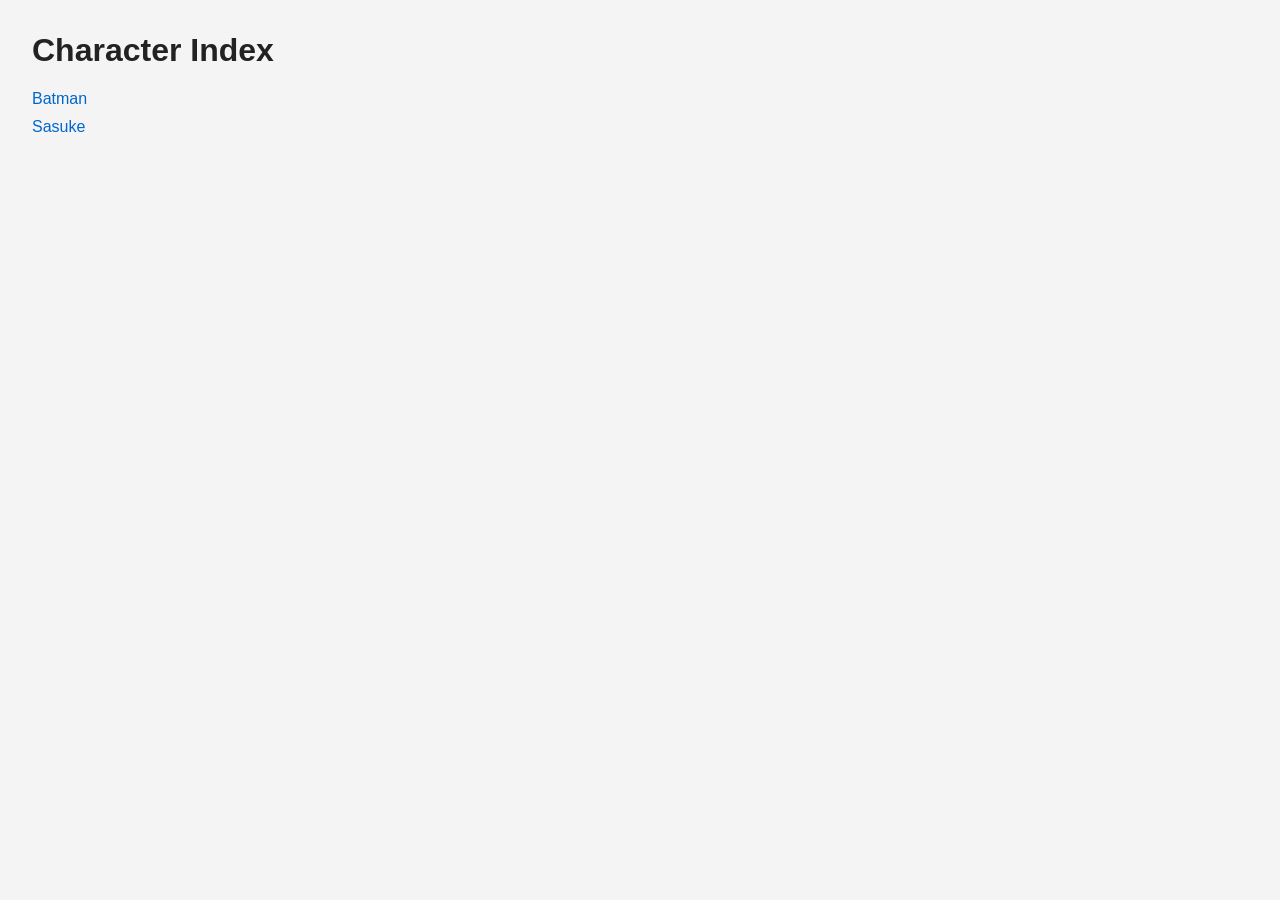
==== index.html @ ca439235 "WIP 5/18" ====
<!DOCTYPE html>
<html lang="en">
<head>
  <meta charset="UTF-8">
  <meta name="viewport" content="width=device-width, initial-scale=1.0">
  <title>My Favorite Characters</title>
  <link rel="stylesheet" href="styles.css">
</head>
<body>
  <h1>Character Index</h1>
  <ul>
<li><a href="characters/batman.html">Batman</a></li>
<li><a href="characters/sasuke.html">Sasuke</a></li>
  </ul>
</body>
</html>
---- styles.css ----
/* styles.css */

body {
    font-family: Arial, sans-serif;
    margin: 2rem;
    background-color: #f4f4f4;
    color: #333;
  }
  
  h1 {
    color: #222;
  }
  
  ul {
    list-style-type: none;
    padding: 0;
  }
  
  li {
    margin: 10px 0;
  }
  
  a {
    text-decoration: none;
    color: #0066cc;
  }
  
  a:hover {
    text-decoration: underline;
  }
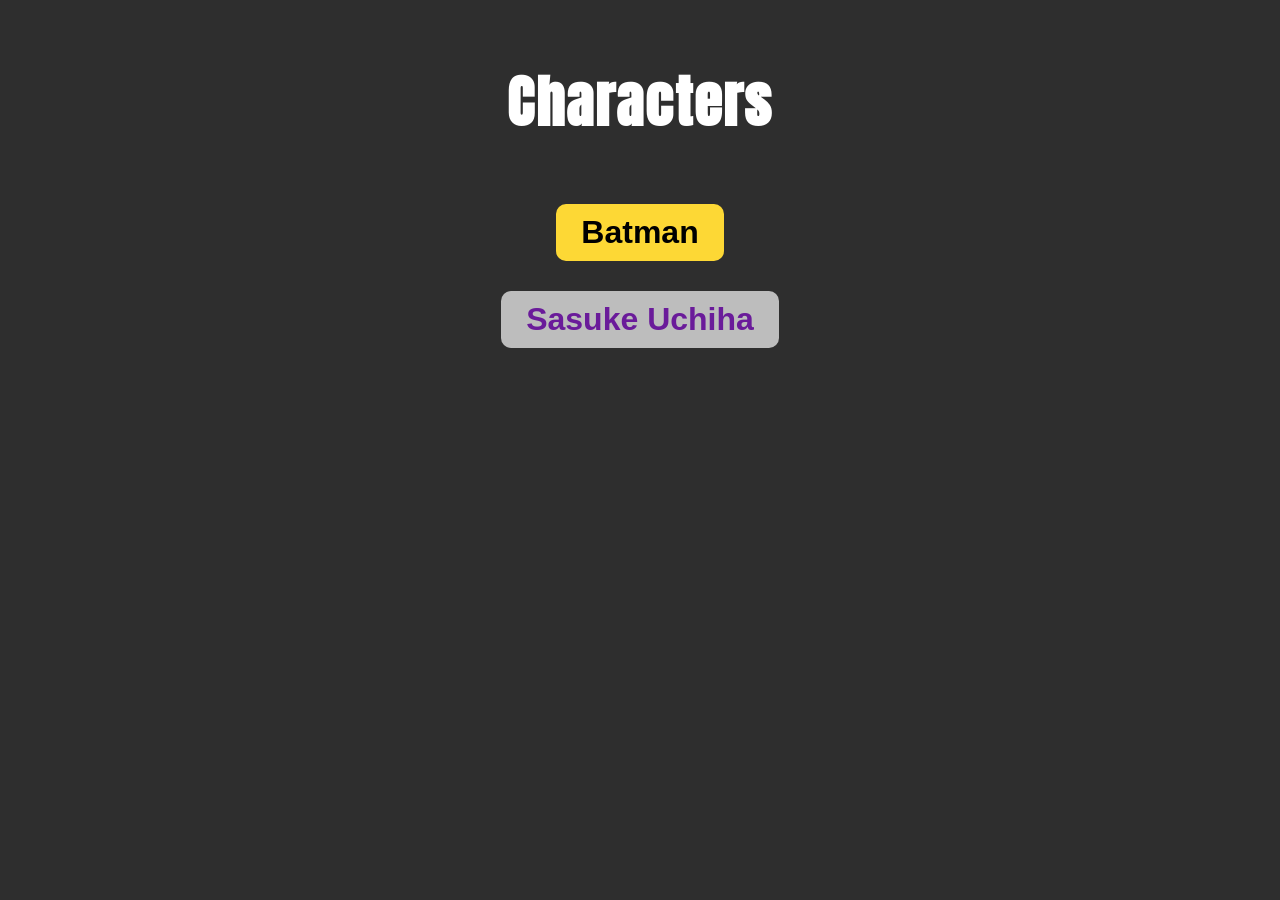
==== commit 88a9876a: "Sasuke HTML Page Complete" ====
--- a/index.html
+++ b/index.html
@@ -1,16 +1,72 @@
 <!DOCTYPE html>
 <html lang="en">
 <head>
-  <meta charset="UTF-8">
-  <meta name="viewport" content="width=device-width, initial-scale=1.0">
-  <title>My Favorite Characters</title>
+  <meta charset="UTF-8" />
+  <title>Characters</title>
   <link rel="stylesheet" href="styles.css">
+  <link href="https://fonts.googleapis.com/css2?family=Anton&display=swap" rel="stylesheet">
+  <style>
+    body {
+      background-color: #2e2e2e; /* dark grey */
+      font-family: Arial, sans-serif;
+      color: white;
+      margin: 0;
+      padding: 40px 20px;
+      text-align: center;
+    }
+
+    h1 {
+      font-size: 3.5em;
+      font-weight: bold;
+      margin-bottom: 60px;
+      color: white;
+      font-family: 'Anton', sans-serif;
+      letter-spacing: 2px;
+    }
+
+    .character-list {
+      display: flex;
+      flex-direction: column;
+      gap: 30px;
+      align-items: center;
+      justify-content: center;
+    }
+
+    .character-link {
+      text-decoration: none;
+      font-size: 2em;
+      font-weight: bold;
+      padding: 10px 25px;
+      border-radius: 10px;
+      transition: all 0.3s ease;
+      width: fit-content;
+    }
+
+    .batman {
+      color: black;
+      background-color: #fdd835; /* Yellow */
+    }
+
+    .batman:hover {
+      background-color: #ffc107;
+    }
+
+    .sasuke {
+      color: #6a1b9a; /* Purple */
+      background-color: #bdbdbd; /* Light grey */
+    }
+
+    .sasuke:hover {
+      background-color: #ce93d8;
+    }
+  </style>
 </head>
 <body>
-  <h1>Character Index</h1>
-  <ul>
-<li><a href="characters/batman.html">Batman</a></li>
-<li><a href="characters/sasuke.html">Sasuke</a></li>
-  </ul>
+  <h1>Characters</h1>
+
+  <div class="character-list">
+    <a href="characters/batman.html" class="character-link batman">Batman</a>
+    <a href="characters/sasuke.html" class="character-link sasuke">Sasuke Uchiha</a>
+  </div>
 </body>
 </html>
--- a/styles.css
+++ b/styles.css
@@ -1,31 +1,119 @@
 /* styles.css */
 
+@import url('https://fonts.googleapis.com/css2?family=Anton&family=Roboto&family=Bangers&display=swap');
+
 body {
-    font-family: Arial, sans-serif;
-    margin: 2rem;
-    background-color: #f4f4f4;
-    color: #333;
+  margin: 0;
+  padding: 40px 20px;
+  font-family: 'Roboto', sans-serif;
+  background-color: #2e2e2e;
+  color: #f0f0f0;
+  text-align: justify;
+}
+
+h1, h2 {
+  text-align: center;
+  font-family: 'Anton', sans-serif;
+  font-weight: bold;
+  color: white;
+  letter-spacing: 1px;
+  margin: 20px 0;
+}
+
+p {
+  font-family: Arial, sans-serif;
+  line-height: 1.6;
+  margin-bottom: 20px;
+  font-size: 16px;
+  color: #f0f0f0;
+}
+
+a {
+  color: #90caf9;
+  text-decoration: none;
+}
+
+a:hover {
+  text-decoration: underline;
+}
+
+/* Character List Page Styles */
+.character-list {
+  display: flex;
+  flex-direction: column;
+  gap: 30px;
+  align-items: center;
+  justify-content: center;
+  margin-top: 40px;
+}
+
+.character-link {
+  font-size: 2em;
+  font-weight: bold;
+  padding: 10px 25px;
+  border-radius: 10px;
+  transition: all 0.3s ease;
+  width: fit-content;
+}
+
+/* Batman Colors */
+.batman {
+  color: black;
+  background-color: #fdd835;
+}
+
+.batman:hover {
+  background-color: #ffc107;
+}
+
+/* Sasuke Colors */
+.sasuke {
+  color: #6a1b9a;
+  background-color: #bdbdbd;
+}
+
+.sasuke:hover {
+  background-color: #ce93d8;
+}
+
+/* Image Float Utility Classes */
+.image-left {
+  float: left;
+  margin: 10px 20px 20px 0;
+  width: 220px !important;
+  height: auto !important;
+  clear: both;
+}
+
+.image-right {
+  float: right;
+  margin: 20px 0 20px 20px;
+  width: 220px !important;
+  height: auto !important;
+  clear: both;
+}
+
+.image-bottom-left {
+  float: left;
+  margin: 20px 20px 0 0;
+  width: 220px !important;
+  clear: both;
+  height: auto !important;
+}
+
+/* === Sasuke Page Overrides === */
+body.sasuke-page {
+    background-color: #f3e5f5 !important;
+    font-family: 'Bangers', cursive !important;
+    color: #222 !important;
   }
   
-  h1 {
-    color: #222;
+  body.sasuke-page p {
+    font-family: Arial, sans-serif !important;
+    color: #222 !important;
   }
   
-  ul {
-    list-style-type: none;
-    padding: 0;
-  }
-  
-  li {
-    margin: 10px 0;
-  }
-  
-  a {
-    text-decoration: none;
-    color: #0066cc;
-  }
-  
-  a:hover {
-    text-decoration: underline;
-  }
-  +  body.sasuke-page h1,
+  body.sasuke-page h2 {
+    color: #222 !important;
+  }
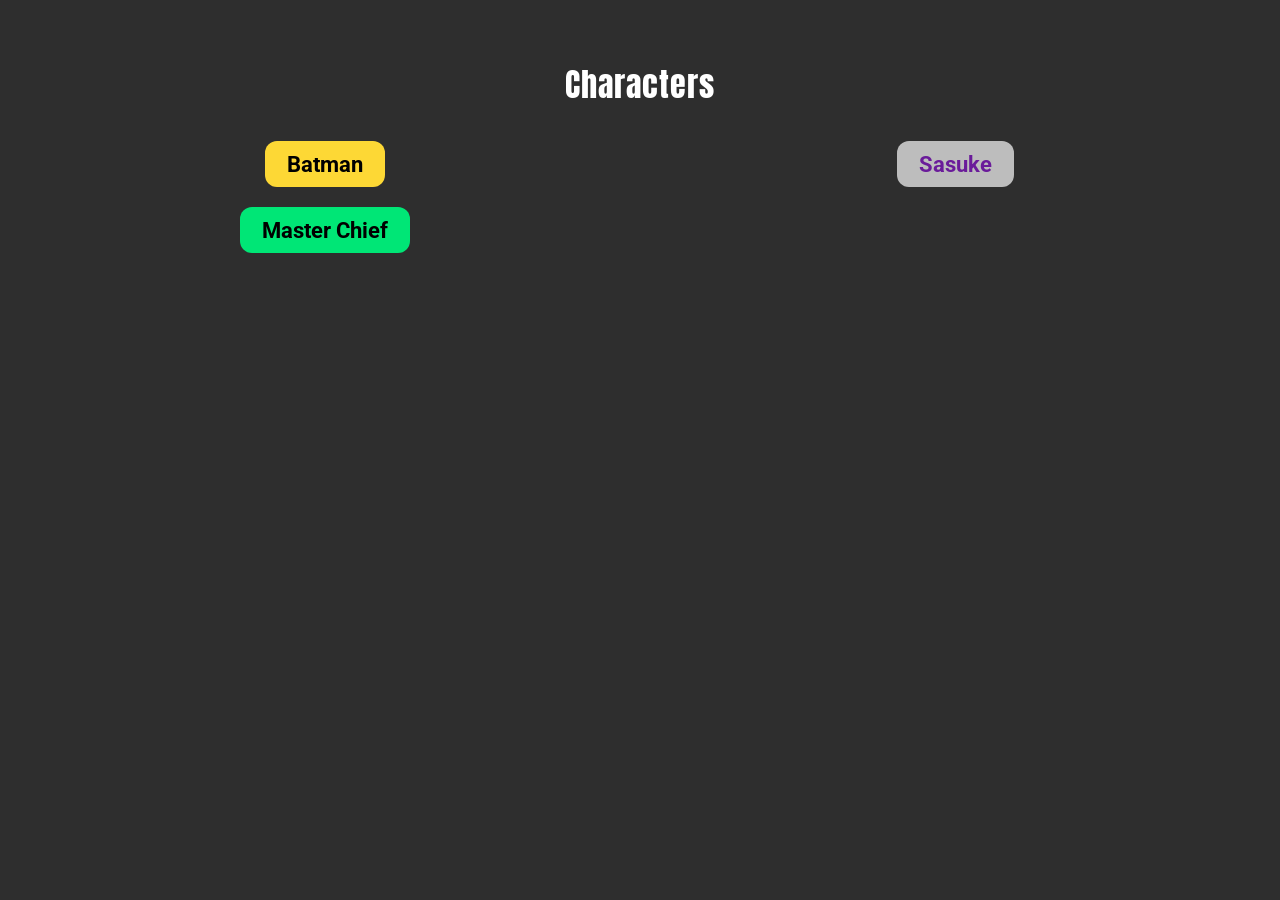
==== commit 3b87878e: "WIP 8-12" ====
--- a/index.html
+++ b/index.html
@@ -1,72 +1,20 @@
+<!-- index.html -->
 <!DOCTYPE html>
 <html lang="en">
 <head>
   <meta charset="UTF-8" />
+  <meta name="viewport" content="width=device-width, initial-scale=1" />
   <title>Characters</title>
+  <link rel="preconnect" href="https://fonts.gstatic.com" crossorigin>
+  <link href="https://fonts.googleapis.com/css2?family=Anton&family=Roboto:wght@400;500&display=swap" rel="stylesheet">
   <link rel="stylesheet" href="styles.css">
-  <link href="https://fonts.googleapis.com/css2?family=Anton&display=swap" rel="stylesheet">
-  <style>
-    body {
-      background-color: #2e2e2e; /* dark grey */
-      font-family: Arial, sans-serif;
-      color: white;
-      margin: 0;
-      padding: 40px 20px;
-      text-align: center;
-    }
-
-    h1 {
-      font-size: 3.5em;
-      font-weight: bold;
-      margin-bottom: 60px;
-      color: white;
-      font-family: 'Anton', sans-serif;
-      letter-spacing: 2px;
-    }
-
-    .character-list {
-      display: flex;
-      flex-direction: column;
-      gap: 30px;
-      align-items: center;
-      justify-content: center;
-    }
-
-    .character-link {
-      text-decoration: none;
-      font-size: 2em;
-      font-weight: bold;
-      padding: 10px 25px;
-      border-radius: 10px;
-      transition: all 0.3s ease;
-      width: fit-content;
-    }
-
-    .batman {
-      color: black;
-      background-color: #fdd835; /* Yellow */
-    }
-
-    .batman:hover {
-      background-color: #ffc107;
-    }
-
-    .sasuke {
-      color: #6a1b9a; /* Purple */
-      background-color: #bdbdbd; /* Light grey */
-    }
-
-    .sasuke:hover {
-      background-color: #ce93d8;
-    }
-  </style>
 </head>
-<body>
+<body class="index-page">
   <h1>Characters</h1>
-
   <div class="character-list">
     <a href="characters/batman.html" class="character-link batman">Batman</a>
-    <a href="characters/sasuke.html" class="character-link sasuke">Sasuke Uchiha</a>
+    <a href="characters/sasuke.html" class="character-link sasuke">Sasuke</a>
+    <a href="characters/masterchief.html" class="character-link masterchief">Master Chief</a>
   </div>
 </body>
 </html>
--- a/styles.css
+++ b/styles.css
@@ -1,119 +1,179 @@
 /* styles.css */
 
-@import url('https://fonts.googleapis.com/css2?family=Anton&family=Roboto&family=Bangers&display=swap');
+/* Global */
+:root {
+  --bg: #2e2e2e;
+  --text: #f0f0f0;
+  --link: #90caf9;
+  --spacing: 40px;
+}
+
+* { box-sizing: border-box; }
 
 body {
   margin: 0;
-  padding: 40px 20px;
-  font-family: 'Roboto', sans-serif;
-  background-color: #2e2e2e;
-  color: #f0f0f0;
-  text-align: justify;
+  padding: var(--spacing) 20px;
+  font-family: 'Roboto', system-ui, -apple-system, Segoe UI, Arial, sans-serif;
+  background-color: var(--bg);
+  color: var(--text);
 }
 
 h1, h2 {
   text-align: center;
-  font-family: 'Anton', sans-serif;
-  font-weight: bold;
-  color: white;
+  font-family: 'Anton', Impact, Haettenschweiler, 'Arial Narrow Bold', sans-serif;
+  font-weight: 400;
+  color: #fff;
   letter-spacing: 1px;
   margin: 20px 0;
 }
 
 p {
-  font-family: Arial, sans-serif;
   line-height: 1.6;
-  margin-bottom: 20px;
+  margin: 0 0 1rem;
   font-size: 16px;
-  color: #f0f0f0;
 }
 
 a {
-  color: #90caf9;
+  color: var(--link);
   text-decoration: none;
 }
+a:hover { text-decoration: underline; }
 
-a:hover {
-  text-decoration: underline;
+/* Index page */
+.index-page .character-list {
+  display: grid;
+  grid-template-columns: 1fr;
+  gap: 18px;
+  place-items: center;
+  margin-top: 32px;
 }
 
-/* Character List Page Styles */
-.character-list {
-  display: flex;
-  flex-direction: column;
-  gap: 30px;
-  align-items: center;
-  justify-content: center;
-  margin-top: 40px;
+@media (min-width: 640px) {
+  .index-page .character-list {
+    grid-template-columns: repeat(2, minmax(220px, 1fr));
+    gap: 20px;
+  }
 }
 
 .character-link {
-  font-size: 2em;
-  font-weight: bold;
-  padding: 10px 25px;
-  border-radius: 10px;
-  transition: all 0.3s ease;
-  width: fit-content;
+  display: inline-block;
+  font-size: 1.4rem;
+  font-weight: 700;
+  padding: 10px 22px;
+  border-radius: 12px;
+  transition: transform 0.15s ease, background-color 0.2s ease;
+  will-change: transform;
 }
+.character-link:hover { transform: translateY(-1px); }
 
-/* Batman Colors */
-.batman {
-  color: black;
-  background-color: #fdd835;
+/* Themes (menu buttons) */
+.batman { color: #000; background-color: #fdd835; }
+.batman:hover { background-color: #ffc107; }
+
+.sasuke { color: #6a1b9a; background-color: #bdbdbd; }
+.sasuke:hover { background-color: #ce93d8; }
+
+/* Master Chief (green + black) */
+.masterchief { color: #000; background-color: #00e676; }
+.masterchief:hover { background-color: #00c853; }
+
+/* Float utilities (with CLS prevention: set width in HTML) */
+.image-left, .image-right, .image-bottom-left {
+  width: 220px;
+  height: auto;
 }
-
-.batman:hover {
-  background-color: #ffc107;
-}
-
-/* Sasuke Colors */
-.sasuke {
-  color: #6a1b9a;
-  background-color: #bdbdbd;
-}
-
-.sasuke:hover {
-  background-color: #ce93d8;
-}
-
-/* Image Float Utility Classes */
 .image-left {
   float: left;
   margin: 10px 20px 20px 0;
-  width: 220px !important;
-  height: auto !important;
+  clear: both;
+}
+.image-right {
+  float: right;
+  margin: 20px 0 20px 20px;
+  clear: both;
+}
+.image-bottom-left {
+  float: left;
+  margin: 20px 20px 0 0;
   clear: both;
 }
 
-.image-right {
-  float: right;
-  margin: 20px 0 20px 20px;
-  width: 220px !important;
-  height: auto !important;
-  clear: both;
+/* Sasuke page overrides */
+body.sasuke-page {
+  background-color: #f3e5f5;
+  color: #222;
+  /* Keep headings in Anton, body stays Roboto for readability/perf */
+}
+body.sasuke-page h1, body.sasuke-page h2 { color: #222; }
+
+/* === Bottom-center orange CTA button (global) === */
+.cta-btn {
+  position: fixed;
+  left: 50%;
+  bottom: 22px;
+  transform: translateX(-50%);
+  z-index: 9999;
+
+  display: inline-flex;
+  align-items: center;
+  justify-content: center;
+  gap: 10px;
+
+  padding: 16px 28px;
+  font-size: 18px;
+  font-weight: 800;
+  letter-spacing: .3px;
+
+  color: #111;
+  background: linear-gradient(180deg, #ffb200 0%, #ff8a00 60%, #ff6a00 100%);
+  border: none;
+  border-radius: 999px;
+
+  box-shadow: 0 10px 24px rgba(255, 122, 0, .35), 0 2px 6px rgba(0,0,0,.25);
+  cursor: pointer;
+
+  transition: transform .18s ease, box-shadow .18s ease, filter .18s ease;
+  user-select: none;
+  overflow: hidden; /* for ripple */
 }
 
-.image-bottom-left {
-  float: left;
-  margin: 20px 20px 0 0;
-  width: 220px !important;
-  clear: both;
-  height: auto !important;
+.cta-btn:hover {
+  transform: translateX(-50%) scale(1.06);
+  box-shadow: 0 14px 30px rgba(255, 122, 0, .45), 0 4px 10px rgba(0,0,0,.28);
+  filter: saturate(1.1);
 }
 
-/* === Sasuke Page Overrides === */
-body.sasuke-page {
-    background-color: #f3e5f5 !important;
-    font-family: 'Bangers', cursive !important;
-    color: #222 !important;
+.cta-btn:active {
+  transform: translateX(-50%) scale(0.98);
+  box-shadow: 0 8px 18px rgba(255, 122, 0, .35), 0 2px 6px rgba(0,0,0,.25);
+}
+
+.cta-btn:focus-visible {
+  outline: 3px solid #fff;
+  outline-offset: 3px;
+}
+
+/* Click ripple effect */
+.cta-btn .ripple {
+  position: absolute;
+  border-radius: 50%;
+  transform: scale(0);
+  animation: ripple 600ms ease-out;
+  background: rgba(255,255,255,.55);
+  pointer-events: none;
+  mix-blend-mode: screen;
+}
+
+@keyframes ripple {
+  to { transform: scale(3.2); opacity: 0; }
+}
+
+/* Respect reduced motion preferences */
+@media (prefers-reduced-motion: reduce) {
+  .cta-btn,
+  .cta-btn:hover,
+  .cta-btn:active {
+    transition: none;
+    transform: translateX(-50%);
   }
-  
-  body.sasuke-page p {
-    font-family: Arial, sans-serif !important;
-    color: #222 !important;
-  }
-  
-  body.sasuke-page h1,
-  body.sasuke-page h2 {
-    color: #222 !important;
-  }+}
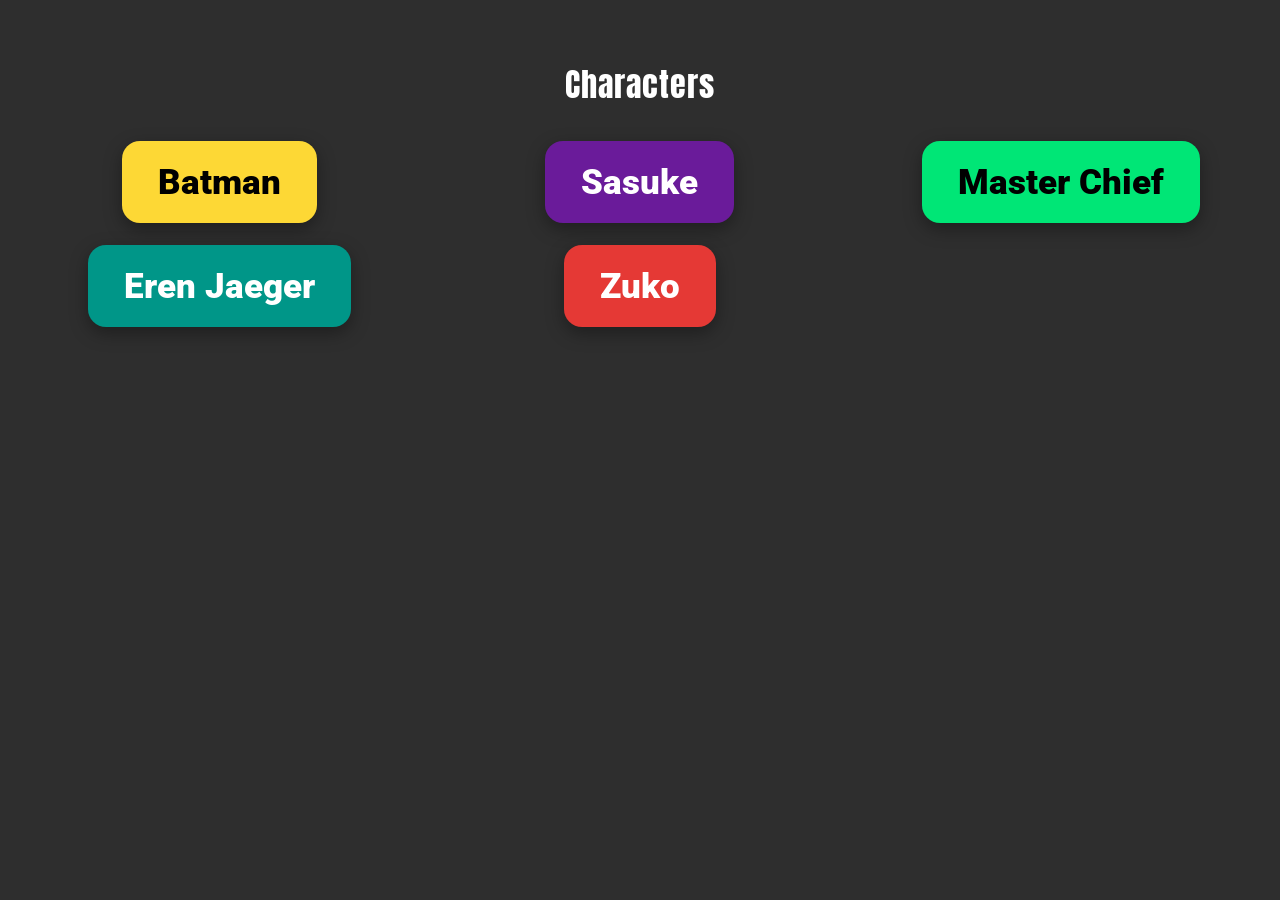
==== commit f3273d9f: "wip" ====
--- a/index.html
+++ b/index.html
@@ -15,6 +15,8 @@
     <a href="characters/batman.html" class="character-link batman">Batman</a>
     <a href="characters/sasuke.html" class="character-link sasuke">Sasuke</a>
     <a href="characters/masterchief.html" class="character-link masterchief">Master Chief</a>
+    <a href="characters/erenjager.html" class="character-link eren">Eren Jaeger</a>
+    <a href="characters/zuko.html" class="character-link zuko">Zuko</a>
   </div>
 </body>
 </html>
--- a/styles.css
+++ b/styles.css
@@ -39,45 +39,87 @@
 }
 a:hover { text-decoration: underline; }
 
-/* Index page */
+/* ===== Index page layout (room for bigger buttons) ===== */
 .index-page .character-list {
   display: grid;
   grid-template-columns: 1fr;
-  gap: 18px;
+  gap: 22px;
   place-items: center;
   margin-top: 32px;
 }
 
 @media (min-width: 640px) {
   .index-page .character-list {
-    grid-template-columns: repeat(2, minmax(220px, 1fr));
-    gap: 20px;
+    grid-template-columns: repeat(2, minmax(280px, 1fr));
   }
 }
 
+@media (min-width: 1024px) {
+  .index-page .character-list {
+    grid-template-columns: repeat(3, minmax(280px, 1fr));
+  }
+}
+
+/* ===== Bigger, glowier character buttons ===== */
 .character-link {
   display: inline-block;
-  font-size: 1.4rem;
-  font-weight: 700;
-  padding: 10px 22px;
-  border-radius: 12px;
-  transition: transform 0.15s ease, background-color 0.2s ease;
-  will-change: transform;
-}
-.character-link:hover { transform: translateY(-1px); }
-
-/* Themes (menu buttons) */
+  font-size: 2.2rem;       /* ~2x bigger */
+  font-weight: 900;
+  padding: 20px 36px;
+  border-radius: 18px;
+  text-align: center;
+
+  box-shadow: 0 6px 18px rgba(0,0,0,.35);
+  transition:
+    transform 0.20s ease,
+    background-color 0.20s ease,
+    box-shadow 0.20s ease,
+    filter 0.20s ease;
+  will-change: transform, box-shadow, filter;
+}
+.character-link:hover {
+  transform: translateY(-2px) scale(1.12);   /* bigger grow */
+  filter: saturate(1.08);
+  text-decoration: none;                     /* keep buttons clean */
+  box-shadow: 0 16px 36px rgba(0,0,0,.40);
+}
+
+/* ===== Theme colors (menu buttons) ===== */
 .batman { color: #000; background-color: #fdd835; }
-.batman:hover { background-color: #ffc107; }
-
-.sasuke { color: #6a1b9a; background-color: #bdbdbd; }
-.sasuke:hover { background-color: #ce93d8; }
-
-/* Master Chief (green + black) */
+.batman:hover {
+  background-color: #ffc107;
+  box-shadow: 0 12px 26px rgba(253,216,53,.45), 0 4px 10px rgba(0,0,0,.28);
+}
+
+/* Sasuke: purple with white text */
+.sasuke { color: #fff; background-color: #6a1b9a; }
+.sasuke:hover {
+  background-color: #7b1fa2;
+  box-shadow: 0 12px 26px rgba(123,31,162,.45), 0 4px 10px rgba(0,0,0,.28);
+}
+
+/* Master Chief: green + black text */
 .masterchief { color: #000; background-color: #00e676; }
-.masterchief:hover { background-color: #00c853; }
-
-/* Float utilities (with CLS prevention: set width in HTML) */
+.masterchief:hover {
+  background-color: #00c853;
+  box-shadow: 0 12px 26px rgba(0,200,83,.45), 0 4px 10px rgba(0,0,0,.28);
+}
+
+/* Eren: dark turquoise with white text */
+.eren { color: #fff; background-color: #009688; }      /* teal 500 */
+.eren:hover {
+  background-color: #00796b;                            /* teal 700 */
+  box-shadow: 0 12px 26px rgba(0,150,136,.45), 0 4px 10px rgba(0,0,0,.28);
+}
+
+/* Zuko: red with white text */
+.zuko { color: #fff; background-color: #e53935; }      /* red 600 */
+.zuko:hover {
+  background-color: #c62828;                            /* red 800 */
+  box-shadow: 0 12px 26px rgba(229,57,53,.45), 0 4px 10px rgba(0,0,0,.28);
+}
+
+/* ===== Float utilities (with CLS prevention: set width in HTML) ===== */
 .image-left, .image-right, .image-bottom-left {
   width: 220px;
   height: auto;
@@ -98,11 +140,11 @@
   clear: both;
 }
 
-/* Sasuke page overrides */
+/* ===== Page-specific overrides ===== */
 body.sasuke-page {
   background-color: #f3e5f5;
   color: #222;
-  /* Keep headings in Anton, body stays Roboto for readability/perf */
+  /* Headings stay Anton; body stays Roboto for readability/perf */
 }
 body.sasuke-page h1, body.sasuke-page h2 { color: #222; }
 
@@ -136,18 +178,15 @@
   user-select: none;
   overflow: hidden; /* for ripple */
 }
-
 .cta-btn:hover {
   transform: translateX(-50%) scale(1.06);
   box-shadow: 0 14px 30px rgba(255, 122, 0, .45), 0 4px 10px rgba(0,0,0,.28);
   filter: saturate(1.1);
 }
-
 .cta-btn:active {
   transform: translateX(-50%) scale(0.98);
   box-shadow: 0 8px 18px rgba(255, 122, 0, .35), 0 2px 6px rgba(0,0,0,.25);
 }
-
 .cta-btn:focus-visible {
   outline: 3px solid #fff;
   outline-offset: 3px;
@@ -163,7 +202,6 @@
   pointer-events: none;
   mix-blend-mode: screen;
 }
-
 @keyframes ripple {
   to { transform: scale(3.2); opacity: 0; }
 }
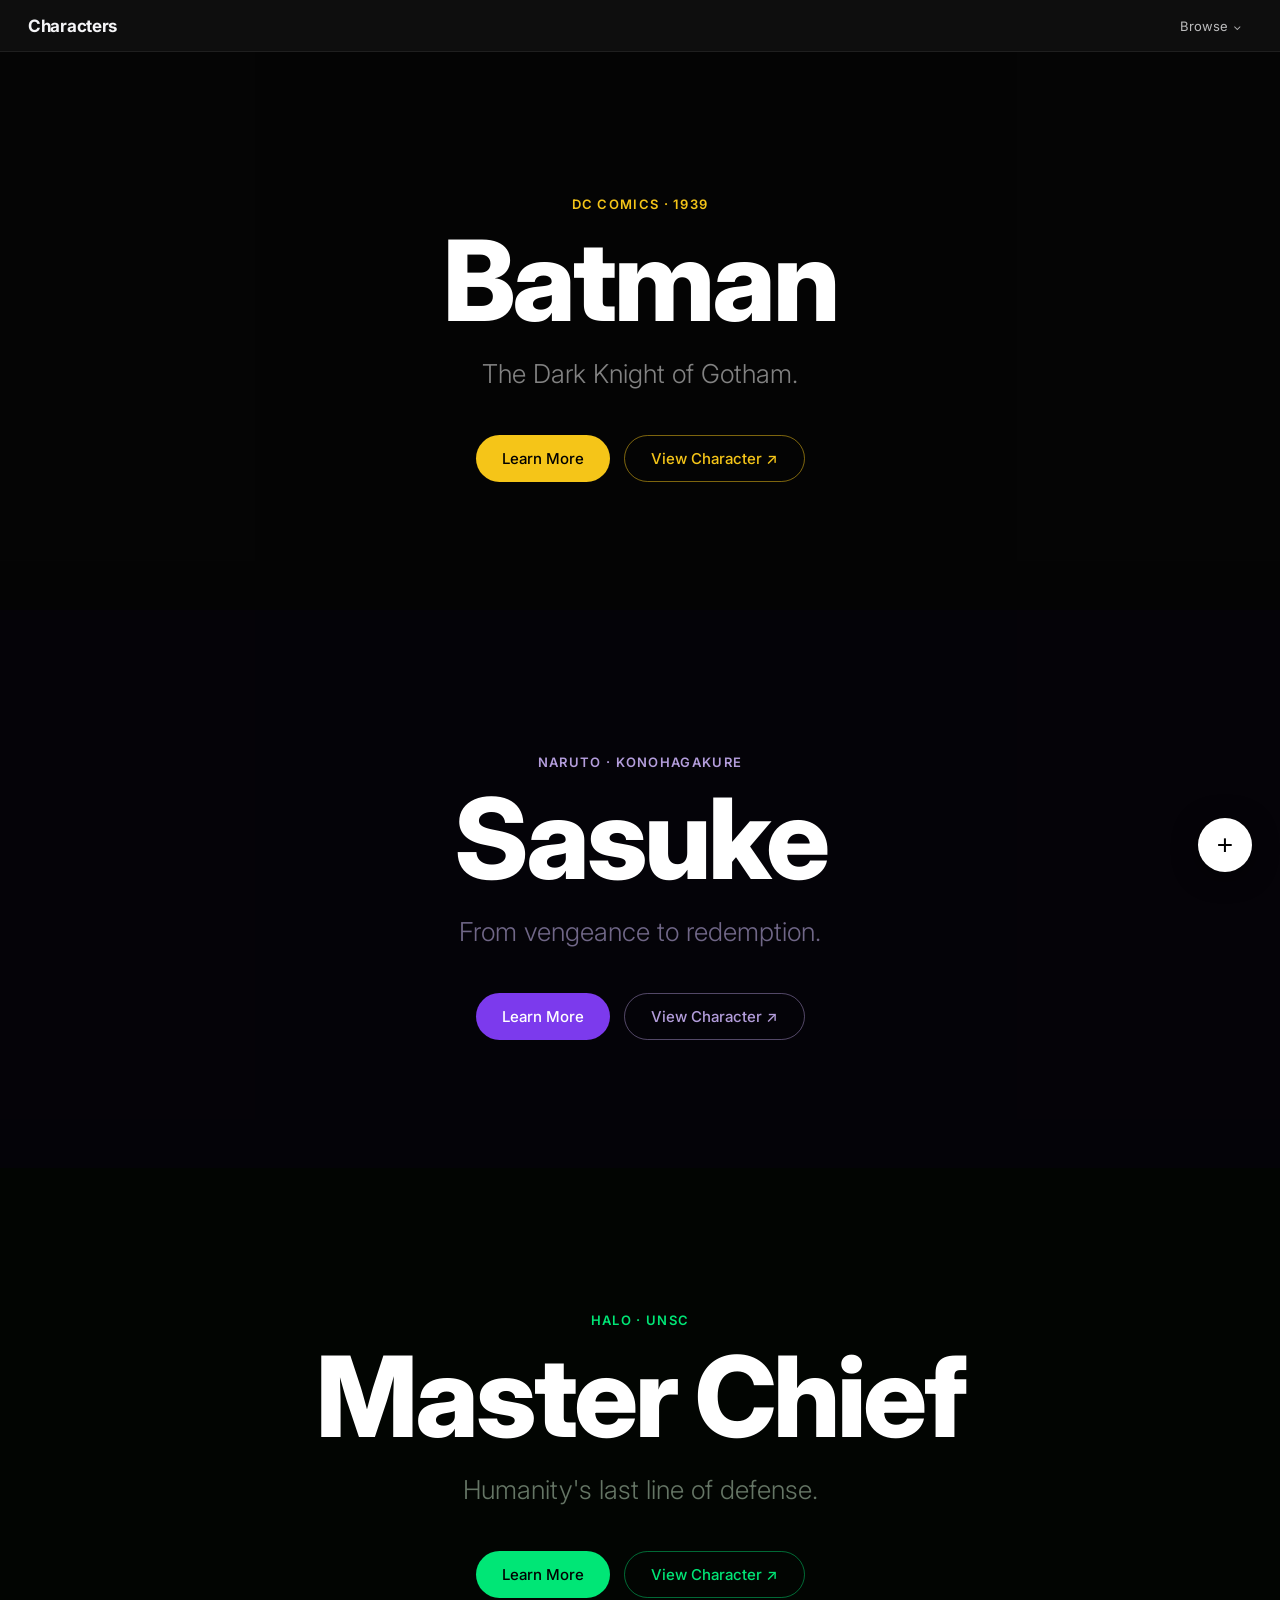
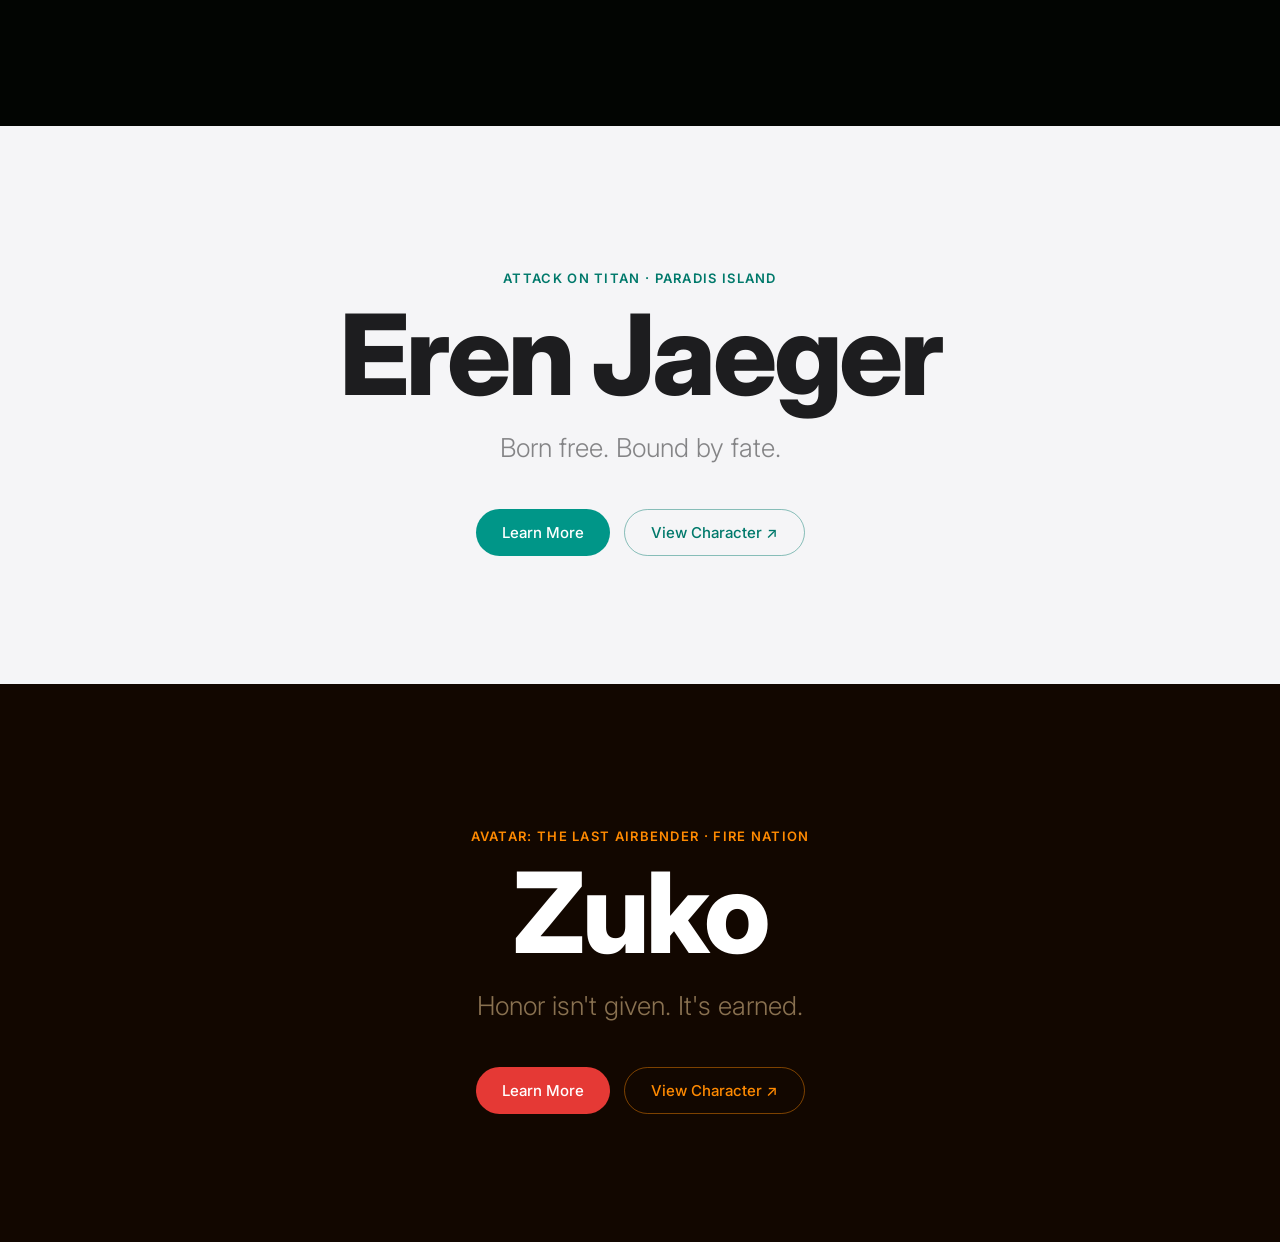
==== commit a22df688: "Update" ====
--- a/index.html
+++ b/index.html
@@ -1,22 +1,1305 @@
-<!-- index.html -->
 <!DOCTYPE html>
 <html lang="en">
 <head>
   <meta charset="UTF-8" />
   <meta name="viewport" content="width=device-width, initial-scale=1" />
   <title>Characters</title>
+  <link rel="preconnect" href="https://fonts.googleapis.com">
   <link rel="preconnect" href="https://fonts.gstatic.com" crossorigin>
-  <link href="https://fonts.googleapis.com/css2?family=Anton&family=Roboto:wght@400;500&display=swap" rel="stylesheet">
-  <link rel="stylesheet" href="styles.css">
+  <link href="https://fonts.googleapis.com/css2?family=Inter:wght@300;400;500;600;700;800&display=swap" rel="stylesheet">
+
+  <style>
+    *, *::before, *::after { box-sizing: border-box; margin: 0; padding: 0; }
+    html { scroll-behavior: smooth; }
+
+    body {
+      font-family: -apple-system, BlinkMacSystemFont, 'Inter', 'Segoe UI',
+                   Helvetica, Arial, sans-serif;
+      background: #000;
+      overflow-x: hidden;
+    }
+
+    /* ================================================================
+       NAV
+    ================================================================ */
+    .nav-area {
+      position: sticky;
+      top: 0;
+      z-index: 200;
+    }
+
+    .site-nav {
+      height: 52px;
+      display: flex;
+      align-items: center;
+      justify-content: space-between;
+      padding: 0 28px;
+      background: rgba(18, 18, 18, 0.82);
+      backdrop-filter: saturate(180%) blur(22px);
+      -webkit-backdrop-filter: saturate(180%) blur(22px);
+      border-bottom: 1px solid rgba(255, 255, 255, 0.07);
+    }
+
+    .nav-logo {
+      font-size: 17px;
+      font-weight: 700;
+      letter-spacing: -0.3px;
+      color: #f5f5f7;
+      text-decoration: none;
+      flex-shrink: 0;
+    }
+
+    .nav-trigger {
+      display: inline-flex;
+      align-items: center;
+      gap: 5px;
+      background: none;
+      border: none;
+      color: rgba(245, 245, 247, 0.75);
+      font-size: 13px;
+      font-weight: 400;
+      font-family: inherit;
+      cursor: pointer;
+      padding: 6px 10px;
+      border-radius: 6px;
+      transition: color 0.2s, background 0.2s;
+    }
+    .nav-trigger:hover { color: #f5f5f7; background: rgba(255,255,255,0.06); }
+
+    .nav-chevron {
+      display: inline-block;
+      font-size: 11px;
+      transition: transform 0.22s ease;
+    }
+    .nav-area.open .nav-chevron { transform: rotate(180deg); }
+
+    /* ── Mega dropdown ── */
+    .mega-dropdown {
+      position: absolute;
+      top: 100%;
+      left: 0;
+      right: 0;
+      background: rgba(20, 20, 20, 0.97);
+      backdrop-filter: saturate(150%) blur(30px);
+      -webkit-backdrop-filter: saturate(150%) blur(30px);
+      border-bottom: 1px solid rgba(255, 255, 255, 0.08);
+      padding: 28px 40px 32px;
+      opacity: 0;
+      transform: translateY(-8px);
+      pointer-events: none;
+      transition: opacity 0.22s ease, transform 0.22s ease;
+    }
+    .nav-area.open .mega-dropdown {
+      opacity: 1;
+      transform: translateY(0);
+      pointer-events: auto;
+    }
+
+    .dropdown-grid {
+      display: grid;
+      grid-template-columns: repeat(5, 1fr);
+      gap: 10px;
+      max-width: 860px;
+      margin: 0 auto;
+    }
+
+    .dropdown-char {
+      display: flex;
+      flex-direction: column;
+      align-items: center;
+      gap: 10px;
+      padding: 16px 12px 14px;
+      border-radius: 14px;
+      text-decoration: none;
+      border: 1px solid transparent;
+      transition: background 0.18s, border-color 0.18s;
+    }
+    .dropdown-char:hover {
+      background: rgba(255, 255, 255, 0.07);
+      border-color: rgba(255, 255, 255, 0.10);
+    }
+
+    .dropdown-thumb {
+      width: 70px;
+      height: 70px;
+      border-radius: 50%;
+      object-fit: cover;
+      object-position: top;
+      border: 2px solid rgba(255, 255, 255, 0.12);
+      background: rgba(255, 255, 255, 0.06);
+    }
+
+    .dropdown-thumb-placeholder {
+      width: 70px;
+      height: 70px;
+      border-radius: 50%;
+      display: flex;
+      align-items: center;
+      justify-content: center;
+      font-size: 28px;
+      background: rgba(229, 57, 53, 0.18);
+      border: 2px solid rgba(255, 138, 0, 0.30);
+    }
+
+    .dropdown-name {
+      font-size: 14px;
+      font-weight: 600;
+      color: #f5f5f7;
+    }
+
+    .dropdown-sub {
+      font-size: 11px;
+      font-weight: 400;
+      color: rgba(245, 245, 247, 0.45);
+      margin-top: -6px;
+    }
+
+    /* ================================================================
+       CHARACTER SECTIONS
+       Default: ~62vh.  Hover expands to 100vh (unless panel is open).
+    ================================================================ */
+    .char-section {
+      min-height: 62vh;
+      position: relative;
+      overflow: hidden;
+      display: flex;
+      flex-direction: column;
+      align-items: center;
+      justify-content: center;
+      text-align: center;
+      padding: 72px 24px 56px;
+      transition: min-height 0.55s cubic-bezier(0.4, 0, 0.2, 1);
+    }
+
+    /* Expand to full viewport on hover — but not when a details panel is open */
+    .char-section:not(.panel-open):hover {
+      min-height: 100vh;
+    }
+
+    /* ================================================================
+       BACKGROUND PHOTO LAYERS
+    ================================================================ */
+    .section-bg {
+      position: absolute;
+      inset: 0;
+      background-size: cover;
+      background-position: center 20%;
+      transform: scale(1);
+      will-change: transform;
+    }
+
+    /* Ken Burns zoom — triggered by .kb-play class (added via IntersectionObserver) */
+    @keyframes kenburns {
+      from { transform: scale(1); }
+      to   { transform: scale(1.08); }
+    }
+    .section-bg.kb-play {
+      animation: kenburns 10s ease-out forwards;
+    }
+
+    /* Dark overlay so text stays readable — ~62% opacity */
+    .section-overlay {
+      position: absolute;
+      inset: 0;
+      background: rgba(0, 0, 0, 0.62);
+    }
+
+    /* Content layers must sit above the bg layers */
+    .hero-content,
+    .details-panel {
+      position: relative;
+      z-index: 1;
+    }
+
+    /* Glass tint on the expanded details panel when section has a bg photo */
+    .char-section:has(.section-bg) .details-content {
+      background: rgba(0, 0, 0, 0.38);
+      backdrop-filter: blur(10px);
+      -webkit-backdrop-filter: blur(10px);
+      border-radius: 20px;
+      border: 1px solid rgba(255, 255, 255, 0.07);
+    }
+
+    /* ================================================================
+       HERO COPY
+    ================================================================ */
+    .hero-content { max-width: 700px; width: 100%; }
+
+    .hero-eyebrow {
+      font-size: 13px;
+      font-weight: 600;
+      letter-spacing: 0.10em;
+      text-transform: uppercase;
+      margin-bottom: 16px;
+    }
+
+    .hero-title {
+      font-size: clamp(68px, 11vw, 112px);
+      font-weight: 800;
+      letter-spacing: -3px;
+      line-height: 0.94;
+      margin-bottom: 22px;
+    }
+
+    .hero-tagline {
+      font-size: clamp(19px, 2.8vw, 26px);
+      font-weight: 300;
+      line-height: 1.35;
+      margin-bottom: 44px;
+    }
+
+    .hero-buttons {
+      display: flex;
+      gap: 14px;
+      justify-content: center;
+      flex-wrap: wrap;
+    }
+
+    .btn-primary, .btn-outline {
+      display: inline-flex;
+      align-items: center;
+      justify-content: center;
+      padding: 13px 26px;
+      border-radius: 980px;
+      font-size: 15px;
+      font-weight: 500;
+      font-family: inherit;
+      cursor: pointer;
+      text-decoration: none;
+      white-space: nowrap;
+      transition: transform 0.18s ease, opacity 0.18s ease;
+    }
+    .btn-primary:hover, .btn-outline:hover { transform: scale(1.04); opacity: 0.86; }
+    .btn-primary:active, .btn-outline:active { transform: scale(0.97); }
+    .btn-primary { border: none; }
+    .btn-outline  { background: transparent; border: 1.5px solid; }
+
+    /* ================================================================
+       EXPAND PANEL  — grid-template-rows trick for true height animation
+    ================================================================ */
+    .details-panel {
+      display: grid;
+      grid-template-rows: 0fr;
+      width: 100%;
+      max-width: 860px;
+      transition:
+        grid-template-rows 0.55s cubic-bezier(0.4, 0, 0.2, 1),
+        opacity            0.45s cubic-bezier(0.4, 0, 0.2, 1);
+      opacity: 0;
+    }
+    .details-panel.expanded {
+      grid-template-rows: 1fr;
+      opacity: 1;
+    }
+
+    .details-inner  { overflow: hidden; min-height: 0; }
+    .details-content { padding: 56px 20px; }
+
+    .stats-grid {
+      display: grid;
+      grid-template-columns: repeat(3, 1fr);
+      gap: 1px;
+      border-radius: 18px;
+      overflow: hidden;
+      margin-bottom: 40px;
+    }
+    .stat-card   { padding: 22px 20px; text-align: left; }
+    .stat-label  { display: block; font-size: 11px; font-weight: 600;
+                   letter-spacing: 0.07em; text-transform: uppercase;
+                   opacity: 0.45; margin-bottom: 7px; }
+    .stat-value  { display: block; font-size: 15px; font-weight: 600; }
+
+    .details-bio {
+      font-size: 17px; line-height: 1.76;
+      text-align: left; max-width: 680px;
+      margin: 0 auto 20px;
+    }
+
+    .btn-collapse {
+      display: inline-flex; align-items: center; gap: 6px;
+      margin-top: 36px; padding: 11px 22px;
+      border-radius: 980px; font-size: 14px; font-weight: 500;
+      font-family: inherit; cursor: pointer; background: transparent;
+      transition: opacity 0.2s;
+    }
+    .btn-collapse:hover { opacity: 0.55; }
+
+    /* ================================================================
+       SECTION THEMES  — five hardcoded character IDs
+    ================================================================ */
+    #batman { background: #0d0d0d; }
+    #batman .hero-eyebrow { color: #f5c518; }
+    #batman .hero-title   { color: #ffffff; }
+    #batman .hero-tagline { color: rgba(255,255,255,0.50); }
+    #batman .btn-primary  { background: #f5c518; color: #000; }
+    #batman .btn-outline  { color: #f5c518; border-color: rgba(245,197,24,0.50); }
+    #batman .stats-grid   { background: rgba(255,255,255,0.09); }
+    #batman .stat-card    { background: #161616; }
+    #batman .stat-label   { color: #888; }
+    #batman .stat-value   { color: #f0f0f0; }
+    #batman .details-bio  { color: rgba(255,255,255,0.62); }
+    #batman .btn-collapse { color: #f5c518; border: 1.5px solid rgba(245,197,24,0.40); }
+
+    #sasuke { background: #0c0816; }
+    #sasuke .hero-eyebrow { color: #b39ddb; }
+    #sasuke .hero-title   { color: #ffffff; }
+    #sasuke .hero-tagline { color: rgba(200,185,240,0.55); }
+    #sasuke .btn-primary  { background: #7c3aed; color: #fff; }
+    #sasuke .btn-outline  { color: #b39ddb; border-color: rgba(179,157,219,0.45); }
+    #sasuke .stats-grid   { background: rgba(255,255,255,0.07); }
+    #sasuke .stat-card    { background: #130f20; }
+    #sasuke .stat-label   { color: #8b7aaa; }
+    #sasuke .stat-value   { color: #e2d9f3; }
+    #sasuke .details-bio  { color: rgba(220,210,245,0.68); }
+    #sasuke .btn-collapse { color: #b39ddb; border: 1.5px solid rgba(179,157,219,0.40); }
+
+    #masterchief { background: #060e06; }
+    #masterchief .hero-eyebrow { color: #00e676; }
+    #masterchief .hero-title   { color: #ffffff; }
+    #masterchief .hero-tagline { color: rgba(200,230,200,0.50); }
+    #masterchief .btn-primary  { background: #00e676; color: #000; }
+    #masterchief .btn-outline  { color: #00e676; border-color: rgba(0,230,118,0.45); }
+    #masterchief .stats-grid   { background: rgba(255,255,255,0.07); }
+    #masterchief .stat-card    { background: #0a150a; }
+    #masterchief .stat-label   { color: #5a8a5a; }
+    #masterchief .stat-value   { color: #c8e6c9; }
+    #masterchief .details-bio  { color: rgba(180,220,180,0.72); }
+    #masterchief .btn-collapse { color: #00e676; border: 1.5px solid rgba(0,230,118,0.40); }
+
+    #eren { background: #f5f5f7; }
+    #eren .hero-eyebrow { color: #00796b; }
+    #eren .hero-title   { color: #1d1d1f; }
+    #eren .hero-tagline { color: rgba(29,29,31,0.52); }
+    #eren .btn-primary  { background: #009688; color: #fff; }
+    #eren .btn-outline  { color: #00796b; border-color: rgba(0,121,107,0.45); }
+    #eren .stats-grid   { background: rgba(0,0,0,0.07); }
+    #eren .stat-card    { background: #ffffff; }
+    #eren .stat-label   { color: #888; }
+    #eren .stat-value   { color: #1d1d1f; }
+    #eren .details-bio  { color: rgba(29,29,31,0.68); }
+    #eren .btn-collapse { color: #00796b; border: 1.5px solid rgba(0,121,107,0.40); }
+
+    #zuko { background: #120700; }
+    #zuko .hero-eyebrow { color: #ff8a00; }
+    #zuko .hero-title   { color: #ffffff; }
+    #zuko .hero-tagline { color: rgba(255,220,160,0.50); }
+    #zuko .btn-primary  { background: #e53935; color: #fff; }
+    #zuko .btn-outline  { color: #ff8a00; border-color: rgba(255,138,0,0.45); }
+    #zuko .stats-grid   { background: rgba(255,255,255,0.07); }
+    #zuko .stat-card    { background: #1c0b02; }
+    #zuko .stat-label   { color: #8a5a3a; }
+    #zuko .stat-value   { color: #ffe0b2; }
+    #zuko .details-bio  { color: rgba(255,224,178,0.68); }
+    #zuko .btn-collapse { color: #ff8a00; border: 1.5px solid rgba(255,138,0,0.40); }
+
+    /* ================================================================
+       ADD CHARACTER FAB  — fixed bottom-right
+    ================================================================ */
+    .add-char-fab {
+      position: fixed;
+      bottom: 28px;
+      right: 28px;
+      width: 54px;
+      height: 54px;
+      border-radius: 50%;
+      background: #ffffff;
+      color: #000;
+      border: none;
+      font-size: 28px;
+      font-weight: 200;
+      line-height: 1;
+      cursor: pointer;
+      display: flex;
+      align-items: center;
+      justify-content: center;
+      box-shadow: 0 4px 24px rgba(0, 0, 0, 0.55);
+      transition: transform 0.22s cubic-bezier(0.34, 1.56, 0.64, 1),
+                  box-shadow 0.18s ease;
+      z-index: 150;
+    }
+    .add-char-fab:hover {
+      transform: scale(1.12) rotate(90deg);
+      box-shadow: 0 8px 32px rgba(0, 0, 0, 0.65);
+    }
+    .add-char-fab:active { transform: scale(0.94) rotate(90deg); }
+
+    /* ================================================================
+       MODAL
+    ================================================================ */
+    .modal-backdrop {
+      position: fixed;
+      inset: 0;
+      background: rgba(0, 0, 0, 0.78);
+      backdrop-filter: blur(7px);
+      -webkit-backdrop-filter: blur(7px);
+      z-index: 400;
+      display: flex;
+      align-items: center;
+      justify-content: center;
+      padding: 20px;
+      opacity: 0;
+      pointer-events: none;
+      transition: opacity 0.25s ease;
+    }
+    .modal-backdrop.open {
+      opacity: 1;
+      pointer-events: auto;
+    }
+
+    .modal-card {
+      background: #1c1c1e;
+      border: 1px solid rgba(255, 255, 255, 0.10);
+      border-radius: 22px;
+      width: min(600px, 100%);
+      max-height: calc(100dvh - 60px);
+      overflow-y: auto;
+      padding: 32px 30px 28px;
+      transform: scale(0.95) translateY(12px);
+      transition: transform 0.28s cubic-bezier(0.34, 1.4, 0.64, 1);
+      scrollbar-width: thin;
+      scrollbar-color: rgba(255,255,255,0.12) transparent;
+    }
+    .modal-backdrop.open .modal-card {
+      transform: scale(1) translateY(0);
+    }
+
+    .modal-header {
+      display: flex;
+      align-items: center;
+      justify-content: space-between;
+      margin-bottom: 26px;
+    }
+    .modal-title {
+      font-size: 19px;
+      font-weight: 700;
+      color: #f5f5f7;
+    }
+    .modal-close {
+      width: 30px; height: 30px;
+      border-radius: 50%;
+      border: none;
+      background: rgba(255, 255, 255, 0.10);
+      color: #f5f5f7;
+      font-size: 16px;
+      cursor: pointer;
+      display: flex;
+      align-items: center;
+      justify-content: center;
+      transition: background 0.15s;
+      flex-shrink: 0;
+    }
+    .modal-close:hover { background: rgba(255, 255, 255, 0.18); }
+
+    /* ── Form elements ── */
+    .form-row { margin-bottom: 16px; }
+
+    .form-label {
+      display: block;
+      font-size: 11px;
+      font-weight: 600;
+      letter-spacing: 0.07em;
+      text-transform: uppercase;
+      color: rgba(245, 245, 247, 0.50);
+      margin-bottom: 7px;
+    }
+
+    .form-input,
+    .form-textarea {
+      width: 100%;
+      background: rgba(255, 255, 255, 0.07);
+      border: 1px solid rgba(255, 255, 255, 0.11);
+      border-radius: 10px;
+      padding: 10px 13px;
+      font-size: 14px;
+      font-family: inherit;
+      color: #f5f5f7;
+      outline: none;
+      transition: border-color 0.18s;
+    }
+    .form-input::placeholder,
+    .form-textarea::placeholder { color: rgba(245,245,247,0.25); }
+    .form-input:focus,
+    .form-textarea:focus { border-color: rgba(255, 255, 255, 0.35); }
+
+    .form-textarea {
+      resize: vertical;
+      min-height: 96px;
+      line-height: 1.6;
+    }
+
+    /* file input */
+    .form-input[type="file"] { padding: 8px 13px; cursor: pointer; }
+    .form-input[type="file"]::-webkit-file-upload-button {
+      background: rgba(255,255,255,0.12);
+      color: #f5f5f7;
+      border: none;
+      border-radius: 6px;
+      padding: 5px 12px;
+      font-size: 13px;
+      font-family: inherit;
+      cursor: pointer;
+      margin-right: 10px;
+    }
+
+    /* color row */
+    .color-row {
+      display: flex;
+      align-items: center;
+      gap: 12px;
+    }
+    .form-color {
+      width: 44px;
+      height: 36px;
+      padding: 2px 3px;
+      border-radius: 8px;
+      border: 1px solid rgba(255,255,255,0.12);
+      background: transparent;
+      cursor: pointer;
+      flex-shrink: 0;
+    }
+    .color-hint {
+      font-size: 12px;
+      color: rgba(245,245,247,0.35);
+      line-height: 1.4;
+    }
+
+    /* Stats rows */
+    .modal-stats-grid { display: grid; gap: 7px; }
+    .modal-stat-row {
+      display: grid;
+      grid-template-columns: 1fr 1fr;
+      gap: 7px;
+    }
+
+    /* Divider */
+    .form-divider {
+      border: none;
+      border-top: 1px solid rgba(255,255,255,0.08);
+      margin: 22px 0 18px;
+    }
+
+    /* Submit */
+    .modal-submit {
+      width: 100%;
+      padding: 14px;
+      border-radius: 980px;
+      border: none;
+      background: #ffffff;
+      color: #000000;
+      font-size: 15px;
+      font-weight: 600;
+      font-family: inherit;
+      cursor: pointer;
+      margin-top: 20px;
+      transition: opacity 0.18s, transform 0.18s;
+    }
+    .modal-submit:hover  { opacity: 0.88; transform: scale(1.02); }
+    .modal-submit:active { transform: scale(0.98); }
+    .modal-submit:disabled { opacity: 0.35; cursor: not-allowed; transform: none; }
+
+    /* Error */
+    .modal-error {
+      font-size: 13px;
+      color: #ff6b6b;
+      min-height: 18px;
+      text-align: center;
+      margin-top: 10px;
+    }
+
+    /* ================================================================
+       RESPONSIVE
+    ================================================================ */
+    @media (max-width: 900px) {
+      .dropdown-grid { grid-template-columns: repeat(3, 1fr); }
+    }
+    @media (max-width: 768px) {
+      .stats-grid { grid-template-columns: repeat(2, 1fr); }
+      .mega-dropdown { padding: 20px 24px 24px; }
+    }
+    @media (max-width: 540px) {
+      .site-nav { padding: 0 18px; }
+      .nav-logo { font-size: 15px; }
+      .dropdown-grid { grid-template-columns: repeat(2, 1fr); }
+      .hero-buttons { flex-direction: column; align-items: center; }
+      .btn-primary, .btn-outline { width: 100%; max-width: 280px; }
+      .details-content { padding: 36px 12px; }
+      .modal-card { padding: 24px 18px 22px; }
+      .modal-stat-row { grid-template-columns: 1fr; }
+      .add-char-fab { bottom: 20px; right: 18px; }
+    }
+    @media (max-width: 380px) {
+      .stats-grid { grid-template-columns: 1fr; }
+      .dropdown-grid { grid-template-columns: 1fr 1fr; }
+    }
+    @media (prefers-reduced-motion: reduce) {
+      html { scroll-behavior: auto; }
+      .details-panel, .mega-dropdown, .section-bg,
+      .char-section, .btn-primary, .btn-outline,
+      .btn-collapse, .add-char-fab, .modal-backdrop,
+      .modal-card { transition: none; animation: none; }
+    }
+  </style>
 </head>
-<body class="index-page">
-  <h1>Characters</h1>
-  <div class="character-list">
-    <a href="characters/batman.html" class="character-link batman">Batman</a>
-    <a href="characters/sasuke.html" class="character-link sasuke">Sasuke</a>
-    <a href="characters/masterchief.html" class="character-link masterchief">Master Chief</a>
-    <a href="characters/erenjager.html" class="character-link eren">Eren Jaeger</a>
-    <a href="characters/zuko.html" class="character-link zuko">Zuko</a>
+<body>
+
+  <!-- ================================================================
+       NAV AREA
+  ================================================================ -->
+  <div class="nav-area" id="nav-area">
+    <nav class="site-nav" aria-label="Site navigation">
+      <a href="#" class="nav-logo">Characters</a>
+      <button class="nav-trigger" id="nav-trigger"
+              aria-haspopup="true" aria-expanded="false"
+              aria-controls="mega-dropdown">
+        Browse <span class="nav-chevron" aria-hidden="true">⌄</span>
+      </button>
+    </nav>
+
+    <div class="mega-dropdown" id="mega-dropdown" role="navigation"
+         aria-label="Character pages">
+      <div class="dropdown-grid" id="dropdown-grid">
+
+        <a class="dropdown-char" href="characters/batman.html">
+          <img class="dropdown-thumb"
+               src="https://imgur.com/KpUUBcT.jpeg"
+               alt="Batman" loading="lazy" decoding="async">
+          <span class="dropdown-name">Batman</span>
+          <span class="dropdown-sub">DC Comics</span>
+        </a>
+
+        <a class="dropdown-char" href="characters/sasuke.html">
+          <img class="dropdown-thumb"
+               src="https://i.imgur.com/uHXkjvE.jpeg"
+               alt="Sasuke" loading="lazy" decoding="async">
+          <span class="dropdown-name">Sasuke</span>
+          <span class="dropdown-sub">Naruto</span>
+        </a>
+
+        <a class="dropdown-char" href="characters/masterchief.html">
+          <img class="dropdown-thumb"
+               src="https://imgur.com/NG4uqLb.jpeg"
+               alt="Master Chief" loading="lazy" decoding="async">
+          <span class="dropdown-name">Master Chief</span>
+          <span class="dropdown-sub">Halo</span>
+        </a>
+
+        <a class="dropdown-char" href="characters/erenjager.html">
+          <img class="dropdown-thumb"
+               src="https://imgur.com/08VjfM8.jpeg"
+               alt="Eren Jaeger" loading="lazy" decoding="async">
+          <span class="dropdown-name">Eren Jaeger</span>
+          <span class="dropdown-sub">Attack on Titan</span>
+        </a>
+
+        <a class="dropdown-char" href="characters/zuko.html">
+          <div class="dropdown-thumb-placeholder" aria-hidden="true">🔥</div>
+          <span class="dropdown-name">Zuko</span>
+          <span class="dropdown-sub">Avatar: TLAB</span>
+        </a>
+
+        <!-- [[DROPDOWN_ITEMS_END]] -->
+      </div>
+    </div>
   </div>
+
+  <main>
+
+    <!-- ================================================================
+         BATMAN
+    ================================================================ -->
+    <section class="char-section" id="batman">
+      <div class="section-bg" style="background-image:url('https://imgur.com/KpUUBcT.jpeg')"></div>
+      <div class="section-overlay"></div>
+      <div class="hero-content">
+        <p class="hero-eyebrow">DC Comics &middot; 1939</p>
+        <h1 class="hero-title">Batman</h1>
+        <p class="hero-tagline">The Dark Knight of Gotham.</p>
+        <div class="hero-buttons">
+          <button class="btn-primary" onclick="toggleDetails('batman-panel', this)">Learn More</button>
+          <a class="btn-outline" href="characters/batman.html">View Character ↗</a>
+        </div>
+      </div>
+
+      <div class="details-panel" id="batman-panel">
+        <div class="details-inner"><div class="details-content">
+          <div class="stats-grid">
+            <div class="stat-card"><span class="stat-label">Real Name</span><span class="stat-value">Bruce Wayne</span></div>
+            <div class="stat-card"><span class="stat-label">Base of Operations</span><span class="stat-value">Gotham City</span></div>
+            <div class="stat-card"><span class="stat-label">Affiliation</span><span class="stat-value">Justice League</span></div>
+            <div class="stat-card"><span class="stat-label">Fighting Styles</span><span class="stat-value">127+</span></div>
+            <div class="stat-card"><span class="stat-label">First Appeared</span><span class="stat-value">Detective Comics #27</span></div>
+            <div class="stat-card"><span class="stat-label">Created By</span><span class="stat-value">Kane &amp; Finger</span></div>
+          </div>
+          <p class="details-bio">Batman has no superpowers. Instead he relies on an extraordinary combination of scientific expertise, detective ability, peak physical conditioning, and vast wealth. Having trained himself from the age of ten, he mastered over 127 fighting styles and every major scientific discipline — ensuring no one else ever suffers the loss he endured as a child.</p>
+          <p class="details-bio">His greatest weapon isn't the Batarang or the Batsuit — it's his mind. Widely regarded as DC's greatest tactician, Batman maintains contingency plans against even his closest allies. And through every battle, one rule never breaks: he does not kill.</p>
+          <button class="btn-collapse" onclick="toggleDetails('batman-panel', this)">Close ↑</button>
+        </div></div>
+      </div>
+    </section>
+
+    <!-- ================================================================
+         SASUKE
+    ================================================================ -->
+    <section class="char-section" id="sasuke">
+      <div class="section-bg" style="background-image:url('https://i.imgur.com/uHXkjvE.jpeg')"></div>
+      <div class="section-overlay"></div>
+      <div class="hero-content">
+        <p class="hero-eyebrow">Naruto &middot; Konohagakure</p>
+        <h1 class="hero-title">Sasuke</h1>
+        <p class="hero-tagline">From vengeance to redemption.</p>
+        <div class="hero-buttons">
+          <button class="btn-primary" onclick="toggleDetails('sasuke-panel', this)">Learn More</button>
+          <a class="btn-outline" href="characters/sasuke.html">View Character ↗</a>
+        </div>
+      </div>
+
+      <div class="details-panel" id="sasuke-panel">
+        <div class="details-inner"><div class="details-content">
+          <div class="stats-grid">
+            <div class="stat-card"><span class="stat-label">Full Name</span><span class="stat-value">Uchiha Sasuke</span></div>
+            <div class="stat-card"><span class="stat-label">Clan</span><span class="stat-value">Uchiha Clan</span></div>
+            <div class="stat-card"><span class="stat-label">Village</span><span class="stat-value">Konohagakure</span></div>
+            <div class="stat-card"><span class="stat-label">Dōjutsu</span><span class="stat-value">Sharingan · Rinnegan</span></div>
+            <div class="stat-card"><span class="stat-label">Title</span><span class="stat-value">Supporting Kage</span></div>
+            <div class="stat-card"><span class="stat-label">Rival</span><span class="stat-value">Naruto Uzumaki</span></div>
+          </div>
+          <p class="details-bio">After his older brother Itachi slaughtered their entire clan, a young Sasuke dedicated his life to a single purpose: revenge. He abandoned his village, sought power through forbidden means, and walked a path that branded him an international criminal — all in pursuit of one man.</p>
+          <p class="details-bio">The truth shattered everything he believed. Itachi's massacre was an act of sacrifice, not malice. With that revelation, Sasuke's hatred had no target — only a mission. He helped end the Fourth Shinobi World War and returned to Konoha as its "Supporting Shadow."</p>
+          <button class="btn-collapse" onclick="toggleDetails('sasuke-panel', this)">Close ↑</button>
+        </div></div>
+      </div>
+    </section>
+
+    <!-- ================================================================
+         MASTER CHIEF
+    ================================================================ -->
+    <section class="char-section" id="masterchief">
+      <div class="section-bg" style="background-image:url('https://imgur.com/NG4uqLb.jpeg')"></div>
+      <div class="section-overlay"></div>
+      <div class="hero-content">
+        <p class="hero-eyebrow">Halo &middot; UNSC</p>
+        <h1 class="hero-title">Master Chief</h1>
+        <p class="hero-tagline">Humanity's last line of defense.</p>
+        <div class="hero-buttons">
+          <button class="btn-primary" onclick="toggleDetails('chief-panel', this)">Learn More</button>
+          <a class="btn-outline" href="characters/masterchief.html">View Character ↗</a>
+        </div>
+      </div>
+
+      <div class="details-panel" id="chief-panel">
+        <div class="details-inner"><div class="details-content">
+          <div class="stats-grid">
+            <div class="stat-card"><span class="stat-label">Designation</span><span class="stat-value">John-117</span></div>
+            <div class="stat-card"><span class="stat-label">Program</span><span class="stat-value">SPARTAN-II</span></div>
+            <div class="stat-card"><span class="stat-label">Branch</span><span class="stat-value">UNSC Naval Spec. Warfare</span></div>
+            <div class="stat-card"><span class="stat-label">Armor</span><span class="stat-value">MJOLNIR Powered Assault</span></div>
+            <div class="stat-card"><span class="stat-label">Born</span><span class="stat-value">2511 · Eridanus II</span></div>
+            <div class="stat-card"><span class="stat-label">Voiced By</span><span class="stat-value">Steve Downes</span></div>
+          </div>
+          <p class="details-bio">Kidnapped at six years old to become one of the UNSC's super-soldiers, John-117 was never given a choice. Augmented beyond human limits, sealed inside half a ton of powered armor, and sent against threats that would annihilate entire worlds — he became the man the UNSC calls when everything else has failed.</p>
+          <p class="details-bio">With over thirty years of active service, Master Chief has earned every UNSC medal except the Prisoner of War Medallion. There is a reason for that: he does not get captured. He survives. He adapts. And then he wins.</p>
+          <button class="btn-collapse" onclick="toggleDetails('chief-panel', this)">Close ↑</button>
+        </div></div>
+      </div>
+    </section>
+
+    <!-- ================================================================
+         EREN JAEGER  (light theme — no bg photo)
+    ================================================================ -->
+    <section class="char-section" id="eren">
+      <div class="hero-content">
+        <p class="hero-eyebrow">Attack on Titan &middot; Paradis Island</p>
+        <h1 class="hero-title">Eren Jaeger</h1>
+        <p class="hero-tagline">Born free. Bound by fate.</p>
+        <div class="hero-buttons">
+          <button class="btn-primary" onclick="toggleDetails('eren-panel', this)">Learn More</button>
+          <a class="btn-outline" href="characters/erenjager.html">View Character ↗</a>
+        </div>
+      </div>
+
+      <div class="details-panel" id="eren-panel">
+        <div class="details-inner"><div class="details-content">
+          <div class="stats-grid">
+            <div class="stat-card"><span class="stat-label">Affiliation</span><span class="stat-value">Scout Regiment</span></div>
+            <div class="stat-card"><span class="stat-label">Titan Powers</span><span class="stat-value">Attack · Founding · War Hammer</span></div>
+            <div class="stat-card"><span class="stat-label">Home</span><span class="stat-value">Shiganshina District</span></div>
+            <div class="stat-card"><span class="stat-label">Goal</span><span class="stat-value">Freedom for Eldia</span></div>
+            <div class="stat-card"><span class="stat-label">Series</span><span class="stat-value">Attack on Titan (2009)</span></div>
+            <div class="stat-card"><span class="stat-label">Creator</span><span class="stat-value">Hajime Isayama</span></div>
+          </div>
+          <p class="details-bio">Eren Jaeger grew up dreaming of the world beyond the walls — a boy who couldn't accept a cage, no matter how safe. When the Colossal Titan breached his hometown and devoured his world, that dream hardened into something unbreakable: a vow to kill every last Titan, no matter the cost.</p>
+          <p class="details-bio">Wielding three Titan powers — Attack, Founding, and War Hammer — Eren became the most powerful being on his world. But power without wisdom is a catastrophe, and his march toward "freedom" blurred every line between hero and monster.</p>
+          <button class="btn-collapse" onclick="toggleDetails('eren-panel', this)">Close ↑</button>
+        </div></div>
+      </div>
+    </section>
+
+    <!-- ================================================================
+         ZUKO  (dark, no bg photo yet)
+    ================================================================ -->
+    <section class="char-section" id="zuko">
+      <div class="hero-content">
+        <p class="hero-eyebrow">Avatar: The Last Airbender &middot; Fire Nation</p>
+        <h1 class="hero-title">Zuko</h1>
+        <p class="hero-tagline">Honor isn't given. It's earned.</p>
+        <div class="hero-buttons">
+          <button class="btn-primary" onclick="toggleDetails('zuko-panel', this)">Learn More</button>
+          <a class="btn-outline" href="characters/zuko.html">View Character ↗</a>
+        </div>
+      </div>
+
+      <div class="details-panel" id="zuko-panel">
+        <div class="details-inner"><div class="details-content">
+          <div class="stats-grid">
+            <div class="stat-card"><span class="stat-label">Title</span><span class="stat-value">Fire Lord Zuko</span></div>
+            <div class="stat-card"><span class="stat-label">Nation</span><span class="stat-value">Fire Nation</span></div>
+            <div class="stat-card"><span class="stat-label">Bending</span><span class="stat-value">Firebending</span></div>
+            <div class="stat-card"><span class="stat-label">Ability</span><span class="stat-value">Lightning Redirection</span></div>
+            <div class="stat-card"><span class="stat-label">Mentor</span><span class="stat-value">Uncle Iroh</span></div>
+            <div class="stat-card"><span class="stat-label">Arc</span><span class="stat-value">Antagonist → Hero</span></div>
+          </div>
+          <p class="details-bio">Prince Zuko spent three years chasing the Avatar across the world, bearing his father's scar and his father's mission. Banished and told he could only return with honor, he pursued a goal that was never truly his — desperate to earn the approval of a man who had never deserved his loyalty.</p>
+          <p class="details-bio">Guided by his uncle Iroh and the truth in his own heart, Zuko eventually made the hardest choice: to join the Avatar and oppose the nation he was born into. His journey remains one of animation's most celebrated redemption arcs.</p>
+          <button class="btn-collapse" onclick="toggleDetails('zuko-panel', this)">Close ↑</button>
+        </div></div>
+      </div>
+    </section>
+
+    <!-- [[CHAR_SECTIONS_END]] -->
+  </main>
+
+  <!-- ================================================================
+       ADD CHARACTER FAB
+  ================================================================ -->
+  <button class="add-char-fab" id="add-char-fab"
+          onclick="openModal()" aria-label="Add new character"
+          title="Add character">+</button>
+
+  <!-- ================================================================
+       ADD CHARACTER MODAL
+  ================================================================ -->
+  <div class="modal-backdrop" id="modal-backdrop" aria-modal="true" role="dialog"
+       aria-labelledby="modal-title-text">
+    <div class="modal-card">
+      <div class="modal-header">
+        <span class="modal-title" id="modal-title-text">New Character</span>
+        <button class="modal-close" onclick="closeModal()" aria-label="Close">✕</button>
+      </div>
+
+      <form id="add-char-form" onsubmit="submitNewChar(event)" autocomplete="off">
+
+        <div class="form-row">
+          <label class="form-label" for="nc-name">Character Name *</label>
+          <input class="form-input" id="nc-name" type="text" required
+                 placeholder="e.g. Spider-Man">
+        </div>
+
+        <div class="form-row">
+          <label class="form-label" for="nc-tagline">Tagline</label>
+          <input class="form-input" id="nc-tagline" type="text"
+                 placeholder="e.g. With great power comes great responsibility.">
+        </div>
+
+        <div class="form-row">
+          <label class="form-label" for="nc-eyebrow">Universe &amp; Year</label>
+          <input class="form-input" id="nc-eyebrow" type="text"
+                 placeholder="e.g. Marvel · 1962">
+        </div>
+
+        <div class="form-row">
+          <label class="form-label">Accent Color</label>
+          <div class="color-row">
+            <input class="form-color" id="nc-accent" type="color" value="#3b82f6">
+            <span class="color-hint">Used for the eyebrow label, buttons,<br>and section highlights</span>
+          </div>
+        </div>
+
+        <div class="form-row">
+          <label class="form-label" for="nc-bg">
+            Background Image <span style="opacity:.45">(optional)</span>
+          </label>
+          <input class="form-input" id="nc-bg" type="file" accept="image/*">
+        </div>
+
+        <hr class="form-divider">
+
+        <div class="form-row">
+          <label class="form-label" for="nc-bio">Bio</label>
+          <textarea class="form-textarea" id="nc-bio"
+            placeholder="Write a bio. Separate paragraphs with a blank line.&#10;&#10;Additional paragraph here."></textarea>
+        </div>
+
+        <hr class="form-divider">
+
+        <div class="form-row">
+          <label class="form-label">Stats</label>
+          <div class="modal-stats-grid">
+            <div class="modal-stat-row">
+              <input class="form-input" type="text" data-stat-label="0"
+                     value="Real Name" placeholder="Label">
+              <input class="form-input" type="text" data-stat-value="0"
+                     placeholder="Value">
+            </div>
+            <div class="modal-stat-row">
+              <input class="form-input" type="text" data-stat-label="1"
+                     value="Base of Operations" placeholder="Label">
+              <input class="form-input" type="text" data-stat-value="1"
+                     placeholder="Value">
+            </div>
+            <div class="modal-stat-row">
+              <input class="form-input" type="text" data-stat-label="2"
+                     value="Affiliation" placeholder="Label">
+              <input class="form-input" type="text" data-stat-value="2"
+                     placeholder="Value">
+            </div>
+            <div class="modal-stat-row">
+              <input class="form-input" type="text" data-stat-label="3"
+                     value="Fighting Styles" placeholder="Label">
+              <input class="form-input" type="text" data-stat-value="3"
+                     placeholder="Value">
+            </div>
+            <div class="modal-stat-row">
+              <input class="form-input" type="text" data-stat-label="4"
+                     value="First Appeared" placeholder="Label">
+              <input class="form-input" type="text" data-stat-value="4"
+                     placeholder="Value">
+            </div>
+            <div class="modal-stat-row">
+              <input class="form-input" type="text" data-stat-label="5"
+                     value="Created By" placeholder="Label">
+              <input class="form-input" type="text" data-stat-value="5"
+                     placeholder="Value">
+            </div>
+          </div>
+        </div>
+
+        <p class="modal-error" id="modal-error" aria-live="polite"></p>
+        <button class="modal-submit" type="submit" id="modal-submit">
+          Create Character
+        </button>
+      </form>
+    </div>
+  </div>
+
+  <script>
+    /* ================================================================
+       EXPAND / COLLAPSE PANELS
+    ================================================================ */
+    function toggleDetails(id, triggerBtn) {
+      var panel    = document.getElementById(id);
+      var section  = panel.closest('.char-section');
+      var learnBtn = section.querySelector('.btn-primary');
+      var expanding = !panel.classList.contains('expanded');
+
+      panel.classList.toggle('expanded', expanding);
+      // Prevent hover-expand while a panel is open
+      section.classList.toggle('panel-open', expanding);
+      learnBtn.textContent = expanding ? 'Close ↑' : 'Learn More';
+
+      if (expanding) {
+        setTimeout(function () {
+          panel.scrollIntoView({ behavior: 'smooth', block: 'nearest' });
+        }, 60);
+      } else {
+        section.scrollIntoView({ behavior: 'smooth', block: 'start' });
+      }
+    }
+
+    /* ================================================================
+       MEGA DROPDOWN — hover open/close + keyboard
+    ================================================================ */
+    (function () {
+      var area    = document.getElementById('nav-area');
+      var trigger = document.getElementById('nav-trigger');
+      if (!area || !trigger) return;
+
+      function open()  { area.classList.add('open');    trigger.setAttribute('aria-expanded', 'true'); }
+      function close() { area.classList.remove('open'); trigger.setAttribute('aria-expanded', 'false'); }
+
+      area.addEventListener('mouseenter', open);
+      area.addEventListener('mouseleave', close);
+
+      trigger.addEventListener('keydown', function (e) {
+        if (e.key === 'Enter' || e.key === ' ') {
+          e.preventDefault();
+          area.classList.contains('open') ? close() : open();
+        }
+        if (e.key === 'Escape') close();
+      });
+    }());
+
+    /* ================================================================
+       KEN BURNS — IntersectionObserver restarts animation per section
+    ================================================================ */
+    var kbObserver = new IntersectionObserver(function (entries) {
+      entries.forEach(function (e) {
+        var bg = e.target.querySelector('.section-bg');
+        if (!bg) return;
+        if (e.isIntersecting) {
+          // Remove + reflow + re-add to restart the CSS animation
+          bg.classList.remove('kb-play');
+          void bg.offsetWidth;
+          bg.classList.add('kb-play');
+        }
+      });
+    }, { threshold: 0.12 });
+
+    document.querySelectorAll('.char-section').forEach(function (s) {
+      kbObserver.observe(s);
+    });
+
+    /* ================================================================
+       MODAL — open / close
+    ================================================================ */
+    function openModal() {
+      document.getElementById('modal-backdrop').classList.add('open');
+      setTimeout(function () { document.getElementById('nc-name').focus(); }, 120);
+    }
+
+    function closeModal() {
+      document.getElementById('modal-backdrop').classList.remove('open');
+      document.getElementById('add-char-form').reset();
+      document.getElementById('modal-error').textContent = '';
+      var btn = document.getElementById('modal-submit');
+      btn.disabled = false;
+      btn.textContent = 'Create Character';
+    }
+
+    // Close on backdrop click
+    document.getElementById('modal-backdrop').addEventListener('click', function (e) {
+      if (e.target === this) closeModal();
+    });
+
+    // Close on Escape
+    document.addEventListener('keydown', function (e) {
+      if (e.key === 'Escape' &&
+          document.getElementById('modal-backdrop').classList.contains('open')) {
+        closeModal();
+      }
+    });
+
+    /* ================================================================
+       SUBMIT NEW CHARACTER
+    ================================================================ */
+    async function submitNewChar(e) {
+      e.preventDefault();
+      var submitBtn = document.getElementById('modal-submit');
+      var errorEl   = document.getElementById('modal-error');
+      errorEl.textContent = '';
+      submitBtn.disabled  = true;
+      submitBtn.textContent = 'Creating…';
+
+      try {
+        // Collect stats (skip rows where both label and value are empty)
+        var stats = [];
+        for (var i = 0; i < 6; i++) {
+          var lbl = document.querySelector('[data-stat-label="' + i + '"]').value.trim();
+          var val = document.querySelector('[data-stat-value="' + i + '"]').value.trim();
+          if (lbl || val) stats.push({ label: lbl, value: val });
+        }
+
+        // Parse bio textarea into paragraph objects
+        var bioRaw = document.getElementById('nc-bio').value;
+        var bio = bioRaw
+          .split(/\n\s*\n/)
+          .map(function (s) { return s.trim(); })
+          .filter(Boolean)
+          .map(function (text) { return { type: 'paragraph', text: text }; });
+
+        // Read background image (if supplied)
+        var bgImage = '', bgImageFilename = 'bg.jpg';
+        var bgFile  = document.getElementById('nc-bg').files[0];
+        if (bgFile) {
+          bgImage = await readFileAsDataURL(bgFile);
+          bgImageFilename = bgFile.name;
+        }
+
+        var payload = {
+          title:           document.getElementById('nc-name').value.trim(),
+          eyebrow:         document.getElementById('nc-eyebrow').value.trim(),
+          tagline:         document.getElementById('nc-tagline').value.trim(),
+          accent:          document.getElementById('nc-accent').value,
+          bgImage:         bgImage,
+          bgImageFilename: bgImageFilename,
+          bio:             bio,
+          stats:           stats,
+        };
+
+        var res  = await fetch('/__new_character__', {
+          method:  'POST',
+          headers: { 'Content-Type': 'application/json' },
+          body:    JSON.stringify(payload),
+        });
+        var data = await res.json();
+
+        if (!res.ok || !data.success) {
+          errorEl.textContent = data.error || 'Something went wrong.';
+          submitBtn.disabled  = false;
+          submitBtn.textContent = 'Create Character';
+          return;
+        }
+
+        // Inject into page immediately (no reload needed)
+        injectCharacterTheme(data.character);
+        addCharacterSection(data.character, data.bgUrl);
+        addDropdownEntry(data.character, data.bgUrl);
+        closeModal();
+
+        // Scroll to new section
+        setTimeout(function () {
+          var sec = document.getElementById(data.slug);
+          if (sec) sec.scrollIntoView({ behavior: 'smooth', block: 'start' });
+        }, 120);
+
+      } catch (err) {
+        errorEl.textContent = 'Network error — is the server running?';
+        submitBtn.disabled  = false;
+        submitBtn.textContent = 'Create Character';
+      }
+    }
+
+    function readFileAsDataURL(file) {
+      return new Promise(function (resolve, reject) {
+        var reader = new FileReader();
+        reader.onload  = function (e) { resolve(e.target.result); };
+        reader.onerror = reject;
+        reader.readAsDataURL(file);
+      });
+    }
+
+    /* ================================================================
+       DYNAMIC CHARACTER — inject CSS theme
+    ================================================================ */
+    function injectCharacterTheme(char) {
+      var slug  = char.character;
+      var theme = char.theme || {};
+      var accent     = theme.accent     || '#ffffff';
+      var accentText = theme.accentText || '#000000';
+      var bg         = theme.bg         || '#111111';
+      var text       = theme.text       || '#ffffff';
+      var muted      = theme.textMuted  || 'rgba(255,255,255,0.55)';
+      var borderC    = hexToRgba(accent, 0.50);
+
+      var css = [
+        '#' + slug + ' { background: ' + bg + '; }',
+        '#' + slug + ' .hero-eyebrow { color: ' + accent + '; }',
+        '#' + slug + ' .hero-title   { color: ' + text + '; }',
+        '#' + slug + ' .hero-tagline { color: ' + muted + '; }',
+        '#' + slug + ' .btn-primary  { background: ' + accent + '; color: ' + accentText + '; }',
+        '#' + slug + ' .btn-outline  { color: ' + accent + '; border-color: ' + borderC + '; }',
+        '#' + slug + ' .stats-grid   { background: rgba(255,255,255,0.07); }',
+        '#' + slug + ' .stat-card    { background: ' + bg + '; }',
+        '#' + slug + ' .stat-label   { color: ' + muted + '; }',
+        '#' + slug + ' .stat-value   { color: ' + text + '; }',
+        '#' + slug + ' .details-bio  { color: ' + muted + '; }',
+        '#' + slug + ' .btn-collapse { color: ' + accent + '; border: 1.5px solid ' + borderC + '; }',
+      ].join('\n');
+
+      var style = document.createElement('style');
+      style.textContent = css;
+      document.head.appendChild(style);
+    }
+
+    function hexToRgba(hex, alpha) {
+      hex = hex.replace('#', '');
+      if (hex.length === 3) hex = hex.split('').map(function (c) { return c + c; }).join('');
+      var r = parseInt(hex.slice(0, 2), 16);
+      var g = parseInt(hex.slice(2, 4), 16);
+      var b = parseInt(hex.slice(4, 6), 16);
+      return 'rgba(' + r + ',' + g + ',' + b + ',' + alpha + ')';
+    }
+
+    /* ================================================================
+       DYNAMIC CHARACTER — build and insert section
+    ================================================================ */
+    function addCharacterSection(char, bgUrl) {
+      var slug = char.character;
+
+      // Background divs
+      var bgDivs = '';
+      if (bgUrl) {
+        bgDivs =
+          '<div class="section-bg" style="background-image:url(\'' + bgUrl + '\')"></div>' +
+          '<div class="section-overlay"></div>';
+      }
+
+      // Stats cards
+      var statsHtml = (char.stats || []).map(function (s) {
+        return '<div class="stat-card">' +
+          '<span class="stat-label">' + esc(s.label) + '</span>' +
+          '<span class="stat-value">' + esc(s.value) + '</span>' +
+          '</div>';
+      }).join('');
+
+      // First two bio paragraphs for the homepage preview
+      var bioParts = (char.bio || [])
+        .filter(function (b) { return b.type === 'paragraph'; })
+        .slice(0, 2);
+      var bioHtml = bioParts.map(function (b) {
+        return '<p class="details-bio">' + esc(b.text) + '</p>';
+      }).join('');
+
+      var html =
+        '<section class="char-section" id="' + slug + '">' +
+          bgDivs +
+          '<div class="hero-content">' +
+            '<p class="hero-eyebrow">' + esc(char.eyebrow || '') + '</p>' +
+            '<h1 class="hero-title">'  + esc(char.title)         + '</h1>' +
+            '<p class="hero-tagline">' + esc(char.tagline || '')  + '</p>' +
+            '<div class="hero-buttons">' +
+              '<button class="btn-primary" onclick="toggleDetails(\'' + slug + '-panel\', this)">Learn More</button>' +
+              '<a class="btn-outline" href="characters/' + slug + '.html">View Character \u2197</a>' +
+            '</div>' +
+          '</div>' +
+          '<div class="details-panel" id="' + slug + '-panel">' +
+            '<div class="details-inner"><div class="details-content">' +
+              '<div class="stats-grid">' + statsHtml + '</div>' +
+              bioHtml +
+              '<button class="btn-collapse" onclick="toggleDetails(\'' + slug + '-panel\', this)">Close \u2191</button>' +
+            '</div></div>' +
+          '</div>' +
+        '</section>';
+
+      document.querySelector('main').insertAdjacentHTML('beforeend', html);
+
+      // Register with Ken Burns observer
+      var newSection = document.getElementById(slug);
+      if (newSection) kbObserver.observe(newSection);
+    }
+
+    /* ================================================================
+       DYNAMIC CHARACTER — add dropdown entry
+    ================================================================ */
+    function addDropdownEntry(char, bgUrl) {
+      var slug     = char.character;
+      var universe = (char.eyebrow || '').split('·')[0].trim();
+
+      var thumbHtml = bgUrl
+        ? '<img class="dropdown-thumb" src="' + bgUrl + '" alt="' + esc(char.title) +
+          '" loading="lazy" decoding="async">'
+        : '<div class="dropdown-thumb-placeholder" aria-hidden="true">\u2605</div>';
+
+      var html =
+        '<a class="dropdown-char" href="characters/' + slug + '.html">' +
+          thumbHtml +
+          '<span class="dropdown-name">' + esc(char.title) + '</span>' +
+          '<span class="dropdown-sub">'  + esc(universe)   + '</span>' +
+        '</a>';
+
+      document.getElementById('dropdown-grid').insertAdjacentHTML('beforeend', html);
+    }
+
+    /* ================================================================
+       UTILITY — safe HTML escape for JS-built strings
+    ================================================================ */
+    function esc(str) {
+      return (str || '')
+        .replace(/&/g, '&amp;')
+        .replace(/</g, '&lt;')
+        .replace(/>/g, '&gt;')
+        .replace(/"/g, '&quot;');
+    }
+  </script>
+
 </body>
 </html>
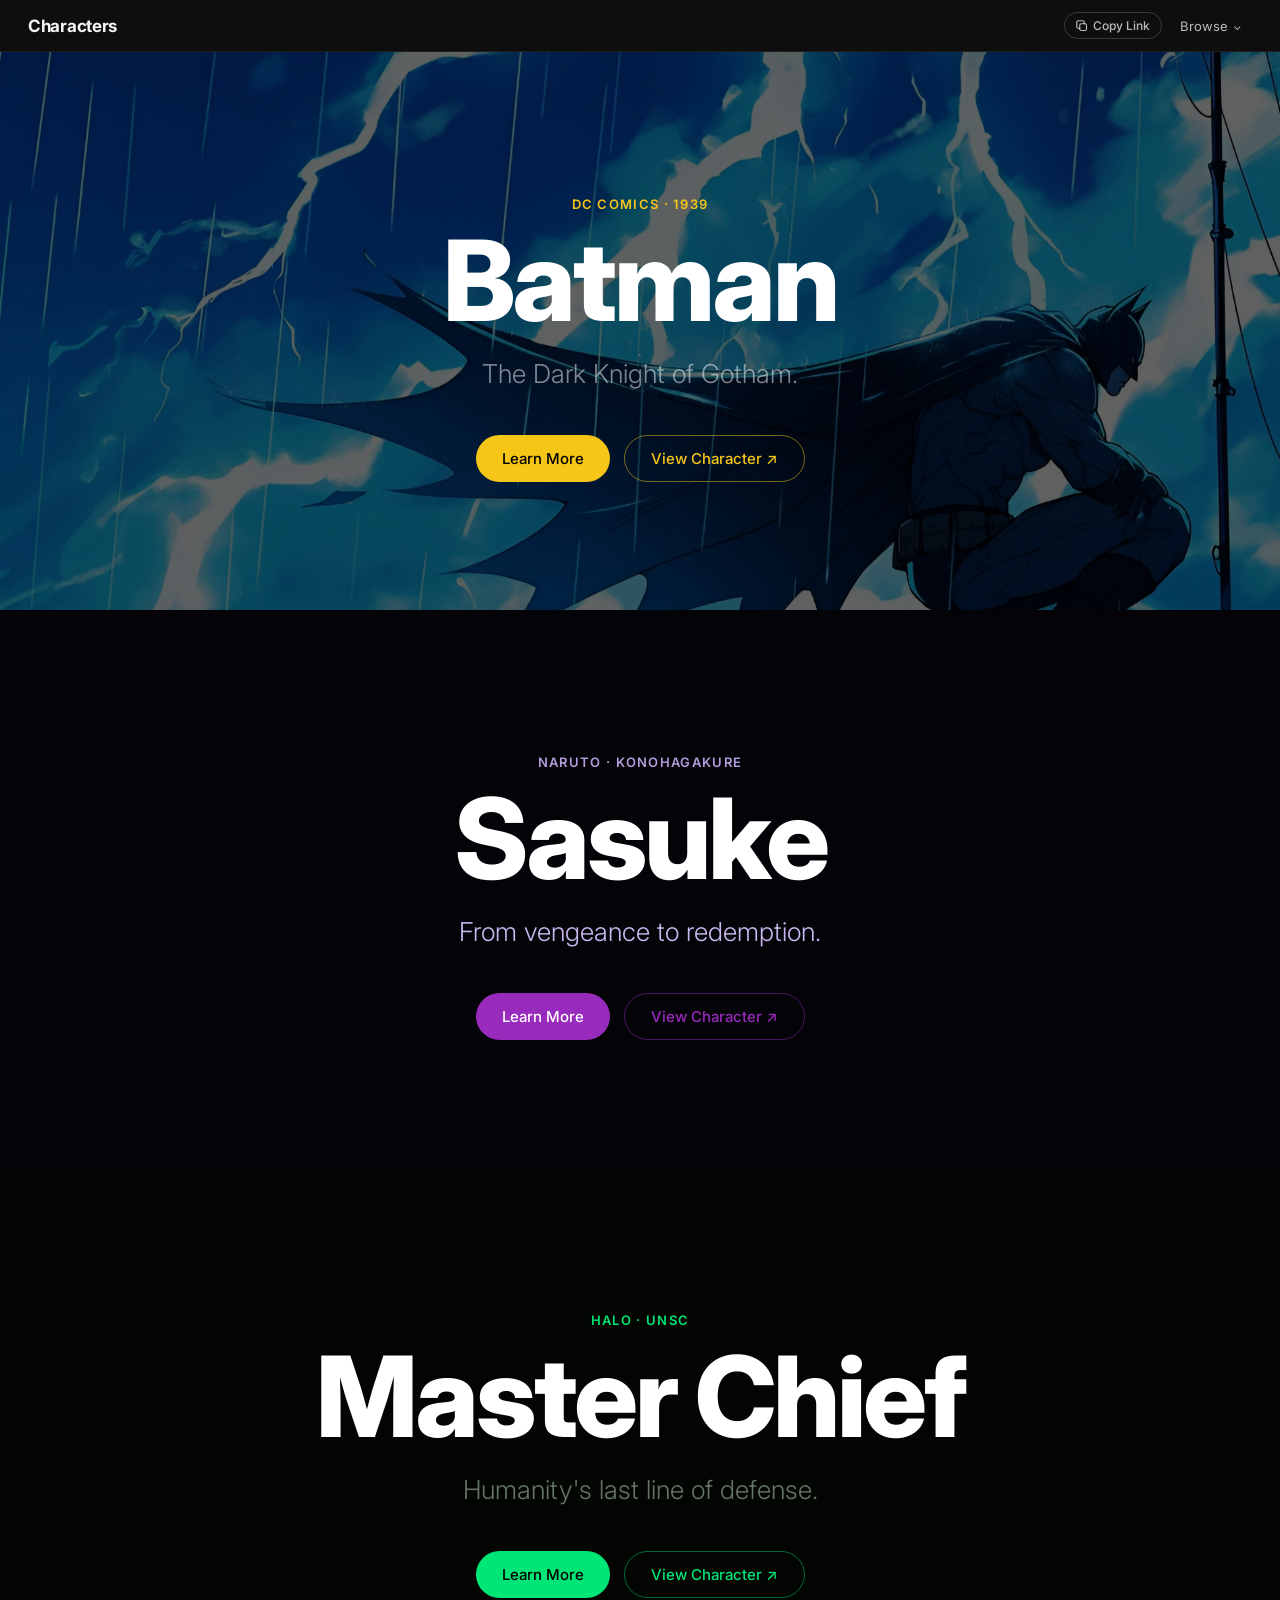
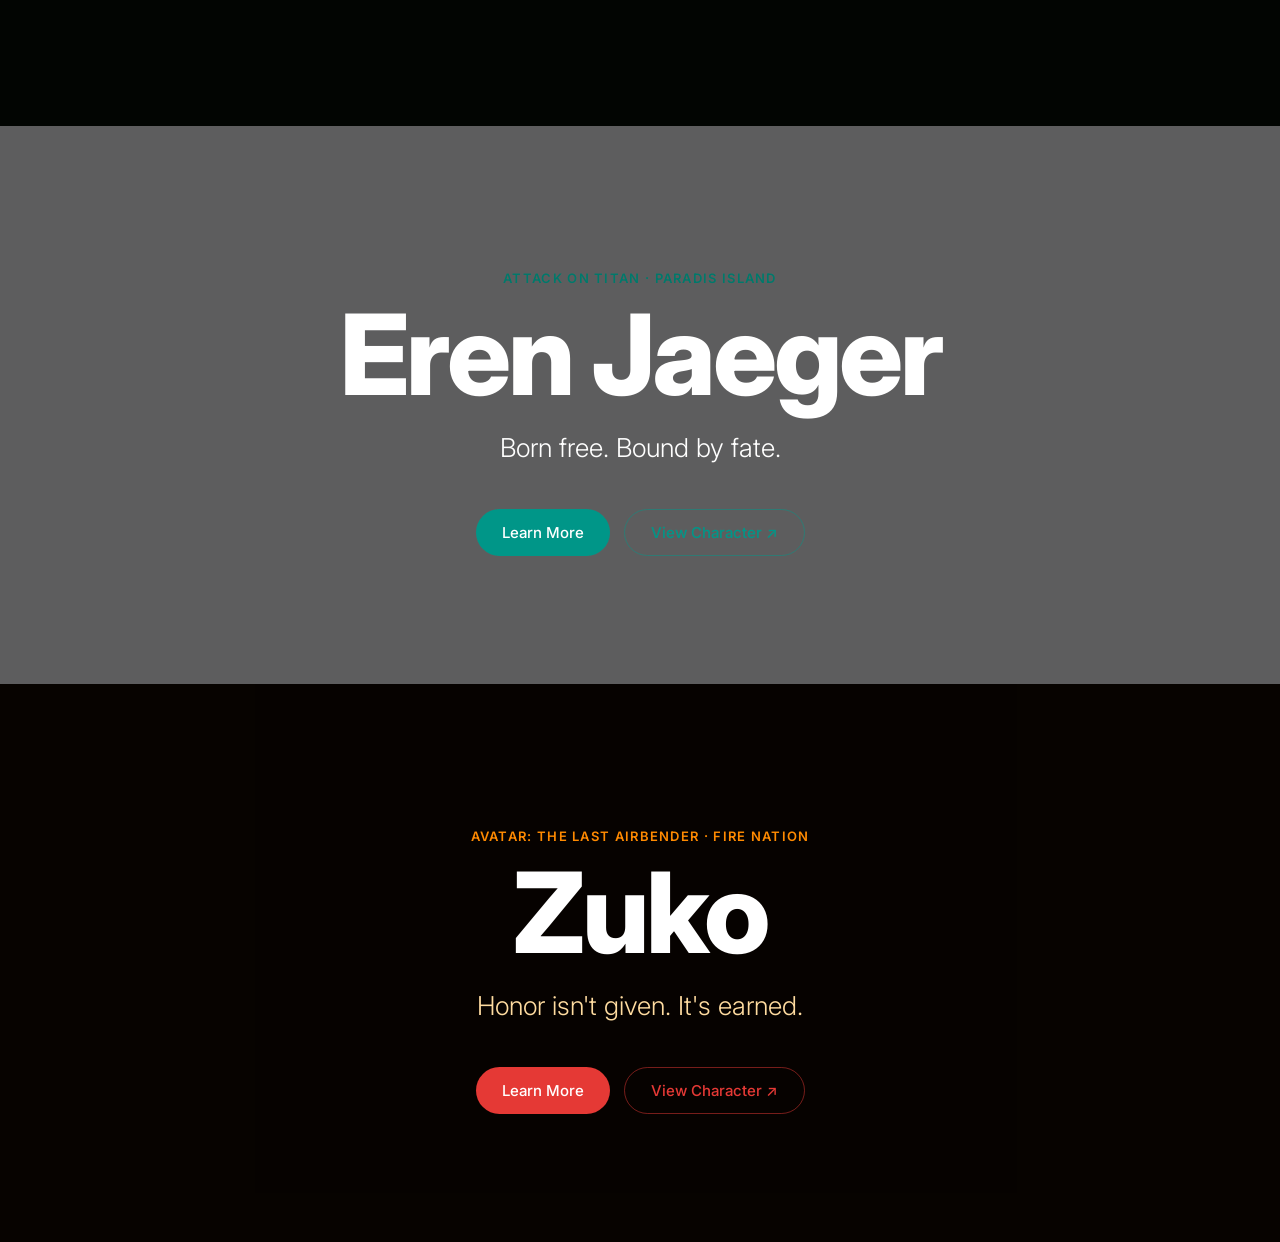
==== commit fadcceeb: "WIP" ====
--- a/index.html
+++ b/index.html
@@ -65,6 +65,38 @@
       transition: color 0.2s, background 0.2s;
     }
     .nav-trigger:hover { color: #f5f5f7; background: rgba(255,255,255,0.06); }
+
+    .nav-right {
+      display: flex;
+      align-items: center;
+      gap: 8px;
+    }
+
+    .copy-link-btn {
+      display: inline-flex;
+      align-items: center;
+      gap: 5px;
+      background: none;
+      border: 1px solid rgba(255,255,255,0.18);
+      color: rgba(245,245,247,0.75);
+      font-size: 12px;
+      font-weight: 500;
+      font-family: inherit;
+      cursor: pointer;
+      padding: 5px 11px;
+      border-radius: 20px;
+      transition: color 0.2s, background 0.2s, border-color 0.2s;
+      white-space: nowrap;
+    }
+    .copy-link-btn:hover {
+      color: #f5f5f7;
+      background: rgba(255,255,255,0.06);
+      border-color: rgba(255,255,255,0.32);
+    }
+    .copy-link-btn.copied {
+      color: #30d158;
+      border-color: #30d158;
+    }
 
     .nav-chevron {
       display: inline-block;
@@ -234,11 +266,13 @@
     }
 
     .hero-title {
-      font-size: clamp(68px, 11vw, 112px);
+      font-size: clamp(40px, 11vw, 112px);
       font-weight: 800;
       letter-spacing: -3px;
       line-height: 0.94;
       margin-bottom: 22px;
+      overflow-wrap: break-word;
+      word-break: break-word;
     }
 
     .hero-tagline {
@@ -607,6 +641,228 @@
     }
 
     /* ================================================================
+       LEFT-EDGE EDIT BUTTONS — bg + style, grouped, hover only
+    ================================================================ */
+    .section-left-btns {
+      position: absolute;
+      left: 0;
+      top: 50%;
+      transform: translateY(-50%);
+      z-index: 10;
+      display: flex;
+      flex-direction: column;
+      gap: 3px;
+      opacity: 0;
+      pointer-events: none;
+      transition: opacity 0.22s ease;
+    }
+    .char-section:hover .section-left-btns {
+      opacity: 1;
+      pointer-events: auto;
+    }
+    .section-left-btn {
+      width: 36px;
+      height: 36px;
+      border-radius: 0 8px 8px 0;
+      border: none;
+      background: rgba(255, 255, 255, 0.11);
+      backdrop-filter: blur(10px);
+      -webkit-backdrop-filter: blur(10px);
+      color: rgba(255, 255, 255, 0.70);
+      font-size: 15px;
+      cursor: pointer;
+      display: flex;
+      align-items: center;
+      justify-content: center;
+      transition: background 0.18s, color 0.18s;
+    }
+    .section-left-btn:hover {
+      background: rgba(255, 255, 255, 0.22);
+      color: #ffffff;
+    }
+    /* Light-theme Eren variant */
+    #eren .section-left-btn {
+      background: rgba(0, 0, 0, 0.10);
+      color: rgba(0, 0, 0, 0.55);
+    }
+    #eren .section-left-btn:hover {
+      background: rgba(0, 0, 0, 0.20);
+      color: rgba(0, 0, 0, 0.85);
+    }
+
+    /* ================================================================
+       VIEW-ONLY MODE — hide all edit controls for network visitors
+    ================================================================ */
+    html.view-only .section-left-btns,
+    html.view-only .add-char-fab,
+    html.view-only .modal-backdrop,
+    html.view-only .bg-modal-backdrop,
+    html.view-only .style-modal-backdrop { display: none !important; }
+
+    /* ================================================================
+       BG EDIT MODAL — compact, focused
+    ================================================================ */
+    .bg-modal-backdrop {
+      position: fixed;
+      inset: 0;
+      background: rgba(0, 0, 0, 0.78);
+      backdrop-filter: blur(7px);
+      -webkit-backdrop-filter: blur(7px);
+      z-index: 500;
+      display: flex;
+      align-items: center;
+      justify-content: center;
+      padding: 20px;
+      opacity: 0;
+      pointer-events: none;
+      transition: opacity 0.25s ease;
+    }
+    .bg-modal-backdrop.open {
+      opacity: 1;
+      pointer-events: auto;
+    }
+    .bg-modal-card {
+      background: #1c1c1e;
+      border: 1px solid rgba(255, 255, 255, 0.10);
+      border-radius: 22px;
+      width: min(420px, 100%);
+      padding: 28px 26px 24px;
+      transform: scale(0.95) translateY(12px);
+      transition: transform 0.28s cubic-bezier(0.34, 1.4, 0.64, 1);
+    }
+    .bg-modal-backdrop.open .bg-modal-card {
+      transform: scale(1) translateY(0);
+    }
+
+    /* ── Drag-drop zone inside the bg modal ── */
+    .bg-drop-zone {
+      position: relative;
+      border: 2px dashed rgba(255, 255, 255, 0.22);
+      border-radius: 14px;
+      min-height: 200px;
+      display: flex;
+      flex-direction: column;
+      align-items: center;
+      justify-content: center;
+      cursor: pointer;
+      transition: border-color 0.2s, background 0.2s;
+      overflow: hidden;
+      background: rgba(255, 255, 255, 0.04);
+      user-select: none;
+    }
+    .bg-drop-zone:hover,
+    .bg-drop-zone.drag-over {
+      border-color: rgba(255, 255, 255, 0.55);
+      background: rgba(255, 255, 255, 0.08);
+    }
+    .bg-drop-zone.has-preview {
+      border-style: solid;
+      border-color: rgba(255, 255, 255, 0.18);
+    }
+    .bg-drop-prompt {
+      display: flex;
+      flex-direction: column;
+      align-items: center;
+      gap: 8px;
+      pointer-events: none;
+      color: rgba(245, 245, 247, 0.42);
+      text-align: center;
+      padding: 28px 20px;
+    }
+    .bg-drop-prompt svg { opacity: 0.55; }
+    .bg-drop-prompt-text {
+      font-size: 14px;
+      font-weight: 500;
+      color: rgba(245, 245, 247, 0.72);
+      margin-top: 4px;
+    }
+    .bg-drop-prompt-sub { font-size: 12px; }
+    .bg-preview-img {
+      position: absolute;
+      inset: 0;
+      width: 100%;
+      height: 100%;
+      object-fit: contain;
+      border-radius: 12px;
+    }
+    .bg-modal-btns {
+      display: flex;
+      gap: 10px;
+      margin-top: 20px;
+    }
+    .bg-modal-btns .modal-submit { flex: 1; margin-top: 0; }
+    .bg-modal-cancel {
+      flex: 1;
+      padding: 14px;
+      border-radius: 980px;
+      border: 1px solid rgba(255, 255, 255, 0.16);
+      background: transparent;
+      color: rgba(245, 245, 247, 0.65);
+      font-size: 15px;
+      font-weight: 500;
+      font-family: inherit;
+      cursor: pointer;
+      transition: background 0.18s;
+    }
+    .bg-modal-cancel:hover { background: rgba(255, 255, 255, 0.07); }
+
+    /* ================================================================
+       STYLE MODAL — font + color customization
+    ================================================================ */
+    .style-modal-backdrop {
+      position: fixed;
+      inset: 0;
+      background: rgba(0, 0, 0, 0.78);
+      backdrop-filter: blur(7px);
+      -webkit-backdrop-filter: blur(7px);
+      z-index: 500;
+      display: flex;
+      align-items: center;
+      justify-content: center;
+      padding: 20px;
+      opacity: 0;
+      pointer-events: none;
+      transition: opacity 0.25s ease;
+    }
+    .style-modal-backdrop.open {
+      opacity: 1;
+      pointer-events: auto;
+    }
+    .style-modal-card {
+      background: #1c1c1e;
+      border: 1px solid rgba(255, 255, 255, 0.10);
+      border-radius: 22px;
+      width: min(460px, 100%);
+      padding: 28px 26px 24px;
+      transform: scale(0.95) translateY(12px);
+      transition: transform 0.28s cubic-bezier(0.34, 1.4, 0.64, 1);
+    }
+    .style-modal-backdrop.open .style-modal-card {
+      transform: scale(1) translateY(0);
+    }
+
+    .sm-color-row {
+      display: flex;
+      align-items: center;
+      gap: 12px;
+    }
+    .sm-color-label {
+      font-size: 13px;
+      color: rgba(245, 245, 247, 0.55);
+      flex: 1;
+    }
+    .sm-color-input {
+      width: 44px;
+      height: 36px;
+      padding: 2px 3px;
+      border-radius: 8px;
+      border: 1px solid rgba(255,255,255,0.12);
+      background: transparent;
+      cursor: pointer;
+      flex-shrink: 0;
+    }
+
+    /* ================================================================
        RESPONSIVE
     ================================================================ */
     @media (max-width: 900px) {
@@ -626,19 +882,84 @@
       .modal-card { padding: 24px 18px 22px; }
       .modal-stat-row { grid-template-columns: 1fr; }
       .add-char-fab { bottom: 20px; right: 18px; }
+      /* Dropdown must not exceed the viewport height on small phones */
+      .mega-dropdown {
+        max-height: calc(100dvh - 52px);
+        overflow-y: auto;
+        -webkit-overflow-scrolling: touch;
+      }
+      /* Shorter drop zone on small screens */
+      .bg-drop-zone { min-height: 150px; }
+      /* Ensure modals don't overflow on narrow viewports */
+      .bg-modal-card, .style-modal-card { width: min(420px, 100%); }
     }
     @media (max-width: 380px) {
       .stats-grid { grid-template-columns: 1fr; }
       .dropdown-grid { grid-template-columns: 1fr 1fr; }
     }
+
+    /* ================================================================
+       TOUCH / POINTER INTERACTIONS
+       Phones have no hover — make interactive elements always reachable.
+    ================================================================ */
+    @media (hover: none) {
+      /* Left-edge edit buttons: always visible on touch, not hover-only */
+      .section-left-btns {
+        opacity: 1;
+        pointer-events: auto;
+      }
+      /* Larger tap targets (44 × 44 px minimum recommended) */
+      .section-left-btn {
+        width: 44px;
+        height: 44px;
+        border-radius: 0 10px 10px 0;
+      }
+      /* Disable the hover-based section expand; Learn More still works */
+      .char-section:not(.panel-open):hover {
+        min-height: 62vh;
+      }
+      /* Dropdown: don't auto-open on hover, rely on click handler instead */
+      .nav-area.open .mega-dropdown {
+        opacity: 1;
+        transform: translateY(0);
+        pointer-events: auto;
+      }
+    }
+
     @media (prefers-reduced-motion: reduce) {
       html { scroll-behavior: auto; }
       .details-panel, .mega-dropdown, .section-bg,
       .char-section, .btn-primary, .btn-outline,
       .btn-collapse, .add-char-fab, .modal-backdrop,
-      .modal-card { transition: none; animation: none; }
+      .modal-card, .bg-modal-backdrop, .bg-modal-card,
+      .style-modal-backdrop, .style-modal-card,
+      .section-left-btns, .section-left-btn { transition: none; animation: none; }
     }
   </style>
+<style id="custom-style-eren">
+  #eren .hero-title { color: #ffffff !important; }
+  #eren .hero-tagline { color: #ffffff !important; }
+  #eren .btn-primary  { background: #009688 !important; color: #ffffff !important; }
+  #eren .btn-outline  { color: #009688 !important; border-color: rgba(0,150,136,0.5) !important; }
+  #eren .btn-collapse { color: #009688 !important; border-color: rgba(0,150,136,0.5) !important; }
+</style>
+<script id="section-style-data-eren" type="application/json">{"font":"default","titleColor":"#ffffff","taglineColor":"#ffffff","accentColor":"#009688"}</script>
+<style id="custom-style-zuko">
+  #zuko .hero-title { color: #ffffff !important; }
+  #zuko .hero-tagline { color: #ffdca0 !important; }
+  #zuko .btn-primary  { background: #e53935 !important; color: #ffffff !important; }
+  #zuko .btn-outline  { color: #e53935 !important; border-color: rgba(229,57,53,0.5) !important; }
+  #zuko .btn-collapse { color: #e53935 !important; border-color: rgba(229,57,53,0.5) !important; }
+</style>
+<script id="section-style-data-zuko" type="application/json">{"font":"default","titleColor":"#ffffff","taglineColor":"#ffdca0","accentColor":"#e53935"}</script>
+<style id="custom-style-sasuke">
+  #sasuke.char-section .hero-title { color: #ffffff; }
+  #sasuke.char-section .hero-tagline { color: #c8b9f0; }
+  #sasuke.char-section .btn-primary  { background: #982abc; color: #ffffff; }
+  #sasuke.char-section .btn-outline  { color: #982abc; border-color: rgba(152,42,188,0.5); }
+  #sasuke.char-section .btn-collapse { color: #982abc; border-color: rgba(152,42,188,0.5); }
+</style>
+<script id="section-style-data-sasuke" type="application/json">{"font":"default","titleColor":"#ffffff","taglineColor":"#c8b9f0","accentColor":"#982abc"}</script>
 </head>
 <body>
 
@@ -648,11 +969,20 @@
   <div class="nav-area" id="nav-area">
     <nav class="site-nav" aria-label="Site navigation">
       <a href="#" class="nav-logo">Characters</a>
-      <button class="nav-trigger" id="nav-trigger"
-              aria-haspopup="true" aria-expanded="false"
-              aria-controls="mega-dropdown">
-        Browse <span class="nav-chevron" aria-hidden="true">⌄</span>
-      </button>
+      <div class="nav-right">
+        <button class="copy-link-btn" id="copy-link-btn" title="Copy local network URL">
+          <svg width="12" height="12" viewBox="0 0 16 16" fill="none" aria-hidden="true">
+            <rect x="5" y="5" width="9" height="9" rx="2" stroke="currentColor" stroke-width="1.5"/>
+            <path d="M11 5V3a2 2 0 0 0-2-2H3a2 2 0 0 0-2 2v6a2 2 0 0 0 2 2h2" stroke="currentColor" stroke-width="1.5" stroke-linecap="round"/>
+          </svg>
+          <span class="copy-link-label">Copy Link</span>
+        </button>
+        <button class="nav-trigger" id="nav-trigger"
+                aria-haspopup="true" aria-expanded="false"
+                aria-controls="mega-dropdown">
+          Browse <span class="nav-chevron" aria-hidden="true">⌄</span>
+        </button>
+      </div>
     </nav>
 
     <div class="mega-dropdown" id="mega-dropdown" role="navigation"
@@ -660,39 +990,31 @@
       <div class="dropdown-grid" id="dropdown-grid">
 
         <a class="dropdown-char" href="characters/batman.html">
-          <img class="dropdown-thumb"
-               src="https://imgur.com/KpUUBcT.jpeg"
-               alt="Batman" loading="lazy" decoding="async">
+          <img class="dropdown-thumb" src="/images/Batman/bg.jpg?t=7093" alt="batman" loading="lazy" decoding="async">
           <span class="dropdown-name">Batman</span>
           <span class="dropdown-sub">DC Comics</span>
         </a>
 
         <a class="dropdown-char" href="characters/sasuke.html">
-          <img class="dropdown-thumb"
-               src="https://i.imgur.com/uHXkjvE.jpeg"
-               alt="Sasuke" loading="lazy" decoding="async">
+          <img class="dropdown-thumb" src="/images/sasuke/bg.png" alt="sasuke" loading="lazy" decoding="async">
           <span class="dropdown-name">Sasuke</span>
           <span class="dropdown-sub">Naruto</span>
         </a>
 
         <a class="dropdown-char" href="characters/masterchief.html">
-          <img class="dropdown-thumb"
-               src="https://imgur.com/NG4uqLb.jpeg"
-               alt="Master Chief" loading="lazy" decoding="async">
+          <img class="dropdown-thumb" src="/images/masterchief/bg.jpg" alt="masterchief" loading="lazy" decoding="async">
           <span class="dropdown-name">Master Chief</span>
           <span class="dropdown-sub">Halo</span>
         </a>
 
         <a class="dropdown-char" href="characters/erenjager.html">
-          <img class="dropdown-thumb"
-               src="https://imgur.com/08VjfM8.jpeg"
-               alt="Eren Jaeger" loading="lazy" decoding="async">
+          <img class="dropdown-thumb" src="/images/erenjager/bg.png" alt="erenjager" loading="lazy" decoding="async">
           <span class="dropdown-name">Eren Jaeger</span>
           <span class="dropdown-sub">Attack on Titan</span>
         </a>
 
         <a class="dropdown-char" href="characters/zuko.html">
-          <div class="dropdown-thumb-placeholder" aria-hidden="true">🔥</div>
+          <img class="dropdown-thumb" src="/images/zuko/bg.jpg" alt="zuko" loading="lazy" decoding="async">
           <span class="dropdown-name">Zuko</span>
           <span class="dropdown-sub">Avatar: TLAB</span>
         </a>
@@ -708,8 +1030,18 @@
          BATMAN
     ================================================================ -->
     <section class="char-section" id="batman">
-      <div class="section-bg" style="background-image:url('https://imgur.com/KpUUBcT.jpeg')"></div>
+      <div class="section-bg" style="background-image:url('/images/Batman/bg.jpg?t=7093')"></div>
       <div class="section-overlay"></div>
+      <div class="section-left-btns">
+        <button class="section-left-btn" onclick="openBgModal('batman','batman')"
+                title="Change background image" aria-label="Change Batman background image">
+          <svg width="15" height="15" viewBox="0 0 24 24" fill="currentColor" aria-hidden="true"><path d="M21 19V5a2 2 0 0 0-2-2H5a2 2 0 0 0-2 2v14a2 2 0 0 0 2 2h14a2 2 0 0 0 2-2zM8.5 13.5l2.5 3 3.5-4.5 4.5 6H5l3.5-4.5z"/></svg>
+        </button>
+        <button class="section-left-btn" onclick="openStyleModal('batman','batman')"
+                title="Style section" aria-label="Style Batman section">
+          <svg width="15" height="15" viewBox="0 0 24 24" fill="currentColor" aria-hidden="true"><path d="M12 3c-4.97 0-9 4.03-9 9s4.03 9 9 9c.83 0 1.5-.67 1.5-1.5 0-.39-.15-.74-.39-1.01-.23-.26-.38-.61-.38-.99 0-.83.67-1.5 1.5-1.5H16c2.76 0 5-2.24 5-5 0-4.42-4.03-8-9-8zm-5.5 9c-.83 0-1.5-.67-1.5-1.5S5.67 9 6.5 9 8 9.67 8 10.5 7.33 12 6.5 12zm3-4C8.67 8 8 7.33 8 6.5S8.67 5 9.5 5s1.5.67 1.5 1.5S10.33 8 9.5 8zm5 0c-.83 0-1.5-.67-1.5-1.5S13.67 5 14.5 5s1.5.67 1.5 1.5S15.33 8 14.5 8zm3 4c-.83 0-1.5-.67-1.5-1.5S16.67 9 17.5 9s1.5.67 1.5 1.5-.67 1.5-1.5 1.5z"/></svg>
+        </button>
+      </div>
       <div class="hero-content">
         <p class="hero-eyebrow">DC Comics &middot; 1939</p>
         <h1 class="hero-title">Batman</h1>
@@ -741,8 +1073,18 @@
          SASUKE
     ================================================================ -->
     <section class="char-section" id="sasuke">
-      <div class="section-bg" style="background-image:url('https://i.imgur.com/uHXkjvE.jpeg')"></div>
+      <div class="section-bg" style="background-image:url('/images/sasuke/bg.png')"></div>
       <div class="section-overlay"></div>
+      <div class="section-left-btns">
+        <button class="section-left-btn" onclick="openBgModal('sasuke','sasuke')"
+                title="Change background image" aria-label="Change Sasuke background image">
+          <svg width="15" height="15" viewBox="0 0 24 24" fill="currentColor" aria-hidden="true"><path d="M21 19V5a2 2 0 0 0-2-2H5a2 2 0 0 0-2 2v14a2 2 0 0 0 2 2h14a2 2 0 0 0 2-2zM8.5 13.5l2.5 3 3.5-4.5 4.5 6H5l3.5-4.5z"/></svg>
+        </button>
+        <button class="section-left-btn" onclick="openStyleModal('sasuke','sasuke')"
+                title="Style section" aria-label="Style Sasuke section">
+          <svg width="15" height="15" viewBox="0 0 24 24" fill="currentColor" aria-hidden="true"><path d="M12 3c-4.97 0-9 4.03-9 9s4.03 9 9 9c.83 0 1.5-.67 1.5-1.5 0-.39-.15-.74-.39-1.01-.23-.26-.38-.61-.38-.99 0-.83.67-1.5 1.5-1.5H16c2.76 0 5-2.24 5-5 0-4.42-4.03-8-9-8zm-5.5 9c-.83 0-1.5-.67-1.5-1.5S5.67 9 6.5 9 8 9.67 8 10.5 7.33 12 6.5 12zm3-4C8.67 8 8 7.33 8 6.5S8.67 5 9.5 5s1.5.67 1.5 1.5S10.33 8 9.5 8zm5 0c-.83 0-1.5-.67-1.5-1.5S13.67 5 14.5 5s1.5.67 1.5 1.5S15.33 8 14.5 8zm3 4c-.83 0-1.5-.67-1.5-1.5S16.67 9 17.5 9s1.5.67 1.5 1.5-.67 1.5-1.5 1.5z"/></svg>
+        </button>
+      </div>
       <div class="hero-content">
         <p class="hero-eyebrow">Naruto &middot; Konohagakure</p>
         <h1 class="hero-title">Sasuke</h1>
@@ -774,8 +1116,18 @@
          MASTER CHIEF
     ================================================================ -->
     <section class="char-section" id="masterchief">
-      <div class="section-bg" style="background-image:url('https://imgur.com/NG4uqLb.jpeg')"></div>
+      <div class="section-bg" style="background-image:url('/images/masterchief/bg.jpg')"></div>
       <div class="section-overlay"></div>
+      <div class="section-left-btns">
+        <button class="section-left-btn" onclick="openBgModal('masterchief','masterchief')"
+                title="Change background image" aria-label="Change Master Chief background image">
+          <svg width="15" height="15" viewBox="0 0 24 24" fill="currentColor" aria-hidden="true"><path d="M21 19V5a2 2 0 0 0-2-2H5a2 2 0 0 0-2 2v14a2 2 0 0 0 2 2h14a2 2 0 0 0 2-2zM8.5 13.5l2.5 3 3.5-4.5 4.5 6H5l3.5-4.5z"/></svg>
+        </button>
+        <button class="section-left-btn" onclick="openStyleModal('masterchief','masterchief')"
+                title="Style section" aria-label="Style Master Chief section">
+          <svg width="15" height="15" viewBox="0 0 24 24" fill="currentColor" aria-hidden="true"><path d="M12 3c-4.97 0-9 4.03-9 9s4.03 9 9 9c.83 0 1.5-.67 1.5-1.5 0-.39-.15-.74-.39-1.01-.23-.26-.38-.61-.38-.99 0-.83.67-1.5 1.5-1.5H16c2.76 0 5-2.24 5-5 0-4.42-4.03-8-9-8zm-5.5 9c-.83 0-1.5-.67-1.5-1.5S5.67 9 6.5 9 8 9.67 8 10.5 7.33 12 6.5 12zm3-4C8.67 8 8 7.33 8 6.5S8.67 5 9.5 5s1.5.67 1.5 1.5S10.33 8 9.5 8zm5 0c-.83 0-1.5-.67-1.5-1.5S13.67 5 14.5 5s1.5.67 1.5 1.5S15.33 8 14.5 8zm3 4c-.83 0-1.5-.67-1.5-1.5S16.67 9 17.5 9s1.5.67 1.5 1.5-.67 1.5-1.5 1.5z"/></svg>
+        </button>
+      </div>
       <div class="hero-content">
         <p class="hero-eyebrow">Halo &middot; UNSC</p>
         <h1 class="hero-title">Master Chief</h1>
@@ -807,6 +1159,18 @@
          EREN JAEGER  (light theme — no bg photo)
     ================================================================ -->
     <section class="char-section" id="eren">
+      <div class="section-bg" style="background-image:url('/images/erenjager/bg.png')"></div>
+      <div class="section-overlay"></div>
+      <div class="section-left-btns">
+        <button class="section-left-btn" onclick="openBgModal('erenjager','eren')"
+                title="Change background image" aria-label="Change Eren background image">
+          <svg width="15" height="15" viewBox="0 0 24 24" fill="currentColor" aria-hidden="true"><path d="M21 19V5a2 2 0 0 0-2-2H5a2 2 0 0 0-2 2v14a2 2 0 0 0 2 2h14a2 2 0 0 0 2-2zM8.5 13.5l2.5 3 3.5-4.5 4.5 6H5l3.5-4.5z"/></svg>
+        </button>
+        <button class="section-left-btn" onclick="openStyleModal('erenjager','eren')"
+                title="Style section" aria-label="Style Eren section">
+          <svg width="15" height="15" viewBox="0 0 24 24" fill="currentColor" aria-hidden="true"><path d="M12 3c-4.97 0-9 4.03-9 9s4.03 9 9 9c.83 0 1.5-.67 1.5-1.5 0-.39-.15-.74-.39-1.01-.23-.26-.38-.61-.38-.99 0-.83.67-1.5 1.5-1.5H16c2.76 0 5-2.24 5-5 0-4.42-4.03-8-9-8zm-5.5 9c-.83 0-1.5-.67-1.5-1.5S5.67 9 6.5 9 8 9.67 8 10.5 7.33 12 6.5 12zm3-4C8.67 8 8 7.33 8 6.5S8.67 5 9.5 5s1.5.67 1.5 1.5S10.33 8 9.5 8zm5 0c-.83 0-1.5-.67-1.5-1.5S13.67 5 14.5 5s1.5.67 1.5 1.5S15.33 8 14.5 8zm3 4c-.83 0-1.5-.67-1.5-1.5S16.67 9 17.5 9s1.5.67 1.5 1.5-.67 1.5-1.5 1.5z"/></svg>
+        </button>
+      </div>
       <div class="hero-content">
         <p class="hero-eyebrow">Attack on Titan &middot; Paradis Island</p>
         <h1 class="hero-title">Eren Jaeger</h1>
@@ -838,6 +1202,18 @@
          ZUKO  (dark, no bg photo yet)
     ================================================================ -->
     <section class="char-section" id="zuko">
+      <div class="section-bg" style="background-image:url('/images/zuko/bg.jpg')"></div>
+      <div class="section-overlay"></div>
+      <div class="section-left-btns">
+        <button class="section-left-btn" onclick="openBgModal('zuko','zuko')"
+                title="Change background image" aria-label="Change Zuko background image">
+          <svg width="15" height="15" viewBox="0 0 24 24" fill="currentColor" aria-hidden="true"><path d="M21 19V5a2 2 0 0 0-2-2H5a2 2 0 0 0-2 2v14a2 2 0 0 0 2 2h14a2 2 0 0 0 2-2zM8.5 13.5l2.5 3 3.5-4.5 4.5 6H5l3.5-4.5z"/></svg>
+        </button>
+        <button class="section-left-btn" onclick="openStyleModal('zuko','zuko')"
+                title="Style section" aria-label="Style Zuko section">
+          <svg width="15" height="15" viewBox="0 0 24 24" fill="currentColor" aria-hidden="true"><path d="M12 3c-4.97 0-9 4.03-9 9s4.03 9 9 9c.83 0 1.5-.67 1.5-1.5 0-.39-.15-.74-.39-1.01-.23-.26-.38-.61-.38-.99 0-.83.67-1.5 1.5-1.5H16c2.76 0 5-2.24 5-5 0-4.42-4.03-8-9-8zm-5.5 9c-.83 0-1.5-.67-1.5-1.5S5.67 9 6.5 9 8 9.67 8 10.5 7.33 12 6.5 12zm3-4C8.67 8 8 7.33 8 6.5S8.67 5 9.5 5s1.5.67 1.5 1.5S10.33 8 9.5 8zm5 0c-.83 0-1.5-.67-1.5-1.5S13.67 5 14.5 5s1.5.67 1.5 1.5S15.33 8 14.5 8zm3 4c-.83 0-1.5-.67-1.5-1.5S16.67 9 17.5 9s1.5.67 1.5 1.5-.67 1.5-1.5 1.5z"/></svg>
+        </button>
+      </div>
       <div class="hero-content">
         <p class="hero-eyebrow">Avatar: The Last Airbender &middot; Fire Nation</p>
         <h1 class="hero-title">Zuko</h1>
@@ -981,7 +1357,114 @@
     </div>
   </div>
 
+  <!-- ================================================================
+       BG EDIT MODAL
+  ================================================================ -->
+  <div class="bg-modal-backdrop" id="bg-modal-backdrop" aria-modal="true" role="dialog"
+       aria-labelledby="bg-modal-title">
+    <div class="bg-modal-card">
+      <div class="modal-header">
+        <span class="modal-title" id="bg-modal-title">Change Background</span>
+        <button class="modal-close" onclick="closeBgModal()" aria-label="Close">✕</button>
+      </div>
+
+      <input type="hidden" id="bg-char-slug">
+      <input type="hidden" id="bg-section-id">
+      <input type="file" id="bg-file-input" accept="image/*" style="display:none">
+
+      <!-- Drop zone -->
+      <div class="bg-drop-zone" id="bg-drop-zone" role="button" tabindex="0"
+           aria-label="Drop image here or click to browse">
+        <div class="bg-drop-prompt" id="bg-drop-prompt">
+          <svg width="38" height="38" viewBox="0 0 24 24" fill="currentColor" aria-hidden="true">
+            <path d="M21 19V5a2 2 0 0 0-2-2H5a2 2 0 0 0-2 2v14a2 2 0 0 0 2 2h14a2 2 0 0 0 2-2zM8.5 13.5l2.5 3 3.5-4.5 4.5 6H5l3.5-4.5z"/>
+          </svg>
+          <span class="bg-drop-prompt-text">Drop an image here</span>
+          <span class="bg-drop-prompt-sub">or click to browse files</span>
+        </div>
+        <img class="bg-preview-img" id="bg-preview-img" src="" alt="Preview" hidden>
+      </div>
+
+      <p class="modal-error" id="bg-modal-error" aria-live="polite"></p>
+      <div class="bg-modal-btns">
+        <button class="bg-modal-cancel" type="button" onclick="closeBgModal()">Cancel</button>
+        <button class="modal-submit" type="button" id="bg-modal-submit"
+                onclick="submitBgEdit()" disabled>Save</button>
+      </div>
+    </div>
+  </div>
+
+  <!-- ================================================================
+       STYLE MODAL
+  ================================================================ -->
+  <div class="style-modal-backdrop" id="style-modal-backdrop" aria-modal="true" role="dialog"
+       aria-labelledby="sm-title">
+    <div class="style-modal-card">
+      <div class="modal-header">
+        <span class="modal-title" id="sm-title">Style Section</span>
+        <button class="modal-close" onclick="closeStyleModal()" aria-label="Close">✕</button>
+      </div>
+      <form id="style-edit-form" onsubmit="saveStyleChanges(event)" autocomplete="off">
+        <input type="hidden" id="sm-slug">
+        <input type="hidden" id="sm-section-id">
+
+        <div class="form-row">
+          <label class="form-label" for="sm-font">Font</label>
+          <select class="form-input" id="sm-font">
+            <option value="default">Default (System)</option>
+            <option value="inter">Inter — clean sans-serif</option>
+            <option value="playfair">Playfair Display — elegant serif</option>
+            <option value="merriweather">Merriweather — readable serif</option>
+            <option value="space-mono">Space Mono — monospace</option>
+            <option value="dancing">Dancing Script — handwritten</option>
+            <option value="bebas">Bebas Neue — bold display</option>
+            <option value="oswald">Oswald — condensed sans</option>
+          </select>
+        </div>
+
+        <div class="form-row">
+          <label class="form-label">Title Color</label>
+          <div class="sm-color-row">
+            <input class="sm-color-input" id="sm-title-color" type="color">
+            <span class="sm-color-label">Large character name</span>
+          </div>
+        </div>
+
+        <div class="form-row">
+          <label class="form-label">Tagline Color</label>
+          <div class="sm-color-row">
+            <input class="sm-color-input" id="sm-tagline-color" type="color">
+            <span class="sm-color-label">Subtitle / tagline text</span>
+          </div>
+        </div>
+
+        <div class="form-row">
+          <label class="form-label">Accent / Button Color</label>
+          <div class="sm-color-row">
+            <input class="sm-color-input" id="sm-accent-color" type="color">
+            <span class="sm-color-label">Buttons and highlights</span>
+          </div>
+        </div>
+
+        <p class="modal-error" id="sm-error" aria-live="polite"></p>
+        <button class="modal-submit" type="submit" id="sm-submit">Save</button>
+      </form>
+    </div>
+  </div>
+
   <script>
+    /* ================================================================
+       VIEW-ONLY FALLBACK — frontend redundancy layer
+       Runs if _IS_LOCAL was not injected by the server (e.g. wrong server),
+       or as a double-check that the class is present when needed.
+    ================================================================ */
+    (function () {
+      var isLocal = (typeof window._IS_LOCAL !== 'undefined')
+        ? window._IS_LOCAL
+        : (window.location.hostname === 'localhost' || window.location.hostname === '127.0.0.1');
+      if (!isLocal) document.documentElement.classList.add('view-only');
+    }());
+
     /* ================================================================
        EXPAND / COLLAPSE PANELS
     ================================================================ */
@@ -1016,8 +1499,20 @@
       function open()  { area.classList.add('open');    trigger.setAttribute('aria-expanded', 'true'); }
       function close() { area.classList.remove('open'); trigger.setAttribute('aria-expanded', 'false'); }
 
+      // Hover — desktop only
       area.addEventListener('mouseenter', open);
       area.addEventListener('mouseleave', close);
+
+      // Click / tap toggle — works on both desktop and touch
+      trigger.addEventListener('click', function (e) {
+        e.stopPropagation(); // prevent the document click below from immediately closing
+        area.classList.contains('open') ? close() : open();
+      });
+
+      // Tap anywhere outside the nav to close (mobile)
+      document.addEventListener('click', function (e) {
+        if (!area.contains(e.target)) close();
+      });
 
       trigger.addEventListener('keydown', function (e) {
         if (e.key === 'Enter' || e.key === ' ') {
@@ -1026,6 +1521,49 @@
         }
         if (e.key === 'Escape') close();
       });
+    }());
+
+    /* ================================================================
+       COPY LINK BUTTON
+    ================================================================ */
+    (function () {
+      var btn   = document.getElementById('copy-link-btn');
+      var label = btn && btn.querySelector('.copy-link-label');
+      if (!btn) return;
+
+      btn.addEventListener('click', function () {
+        var url = (typeof window._NETWORK_URL !== 'undefined' && window._NETWORK_URL)
+                  ? window._NETWORK_URL
+                  : window.location.origin;
+
+        function showCopied() {
+          btn.classList.add('copied');
+          if (label) label.textContent = 'Copied!';
+          setTimeout(function () {
+            btn.classList.remove('copied');
+            if (label) label.textContent = 'Copy Link';
+          }, 2000);
+        }
+
+        if (navigator.clipboard && navigator.clipboard.writeText) {
+          navigator.clipboard.writeText(url).then(showCopied).catch(function () {
+            fallbackCopy(url, showCopied);
+          });
+        } else {
+          fallbackCopy(url, showCopied);
+        }
+      });
+
+      function fallbackCopy(text, cb) {
+        var ta = document.createElement('textarea');
+        ta.value = text;
+        ta.style.cssText = 'position:fixed;opacity:0;top:0;left:0';
+        document.body.appendChild(ta);
+        ta.focus();
+        ta.select();
+        try { document.execCommand('copy'); cb(); } catch (_) {}
+        document.body.removeChild(ta);
+      }
     }());
 
     /* ================================================================
@@ -1070,10 +1608,14 @@
       if (e.target === this) closeModal();
     });
 
-    // Close on Escape
+    // Close on Escape (all modals)
     document.addEventListener('keydown', function (e) {
-      if (e.key === 'Escape' &&
-          document.getElementById('modal-backdrop').classList.contains('open')) {
+      if (e.key !== 'Escape') return;
+      if (document.getElementById('style-modal-backdrop').classList.contains('open')) {
+        closeStyleModal(true); // true = revert preview
+      } else if (document.getElementById('bg-modal-backdrop').classList.contains('open')) {
+        closeBgModal();
+      } else if (document.getElementById('modal-backdrop').classList.contains('open')) {
         closeModal();
       }
     });
@@ -1299,6 +1841,396 @@
         .replace(/>/g, '&gt;')
         .replace(/"/g, '&quot;');
     }
+
+    /* ================================================================
+       STYLE MODAL — font & colour customization
+    ================================================================ */
+
+    // Font catalogue — google: null means already available (no extra load)
+    var SECTION_FONTS = [
+      { id: 'default',      family: null,                          google: null },
+      { id: 'inter',        family: "'Inter', sans-serif",          google: null },
+      { id: 'playfair',     family: "'Playfair Display', serif",    google: 'Playfair+Display:wght@700;800' },
+      { id: 'merriweather', family: "'Merriweather', serif",        google: 'Merriweather:wght@700' },
+      { id: 'space-mono',   family: "'Space Mono', monospace",      google: 'Space+Mono:wght@400;700' },
+      { id: 'dancing',      family: "'Dancing Script', cursive",    google: 'Dancing+Script:wght@700' },
+      { id: 'bebas',        family: "'Bebas Neue', cursive",        google: 'Bebas+Neue' },
+      { id: 'oswald',       family: "'Oswald', sans-serif",         google: 'Oswald:wght@600;700' },
+    ];
+    var _loadedFonts = { default: true, inter: true };
+
+    function loadSectionFont(fontId) {
+      if (_loadedFonts[fontId]) return;
+      var font = SECTION_FONTS.find(function (f) { return f.id === fontId; });
+      if (font && font.google) {
+        var link = document.createElement('link');
+        link.rel  = 'stylesheet';
+        link.href = 'https://fonts.googleapis.com/css2?family=' + font.google + '&display=swap';
+        document.head.appendChild(link);
+      }
+      _loadedFonts[fontId] = true;
+    }
+
+    function rgbToHex(rgb) {
+      var m = (rgb || '').match(/^rgba?\((\d+),\s*(\d+),\s*(\d+)/);
+      if (!m) return '#ffffff';
+      return '#' + [m[1], m[2], m[3]].map(function (n) {
+        return parseInt(n, 10).toString(16).padStart(2, '0');
+      }).join('');
+    }
+
+    function contrastText(hex) {
+      hex = hex.replace('#', '');
+      if (hex.length === 3) hex = hex.split('').map(function (c) { return c + c; }).join('');
+      var r = parseInt(hex.slice(0, 2), 16);
+      var g = parseInt(hex.slice(2, 4), 16);
+      var b = parseInt(hex.slice(4, 6), 16);
+      return (0.299 * r + 0.587 * g + 0.114 * b) / 255 > 0.55 ? '#000000' : '#ffffff';
+    }
+
+    // Snapshot inline styles so we can revert on cancel
+    var _smOriginals = {};
+
+    function _captureStyleOriginals(sectionId) {
+      var s   = document.getElementById(sectionId);
+      if (!s) return;
+      var t   = s.querySelector('.hero-title');
+      var g   = s.querySelector('.hero-tagline');
+      var bp  = s.querySelector('.btn-primary');
+      var bo  = s.querySelector('.btn-outline');
+      _smOriginals = {
+        titleFont:     t  ? t.style.fontFamily  : '',
+        titleColor:    t  ? t.style.color        : '',
+        taglineColor:  g  ? g.style.color        : '',
+        btnBg:         bp ? bp.style.background  : '',
+        btnColor:      bp ? bp.style.color       : '',
+        outlineColor:  bo ? bo.style.color       : '',
+        outlineBorder: bo ? bo.style.borderColor : '',
+      };
+    }
+
+    function _revertStyleOriginals(sectionId) {
+      var s  = document.getElementById(sectionId);
+      if (!s) return;
+      var t  = s.querySelector('.hero-title');
+      var g  = s.querySelector('.hero-tagline');
+      var bp = s.querySelector('.btn-primary');
+      var bo = s.querySelector('.btn-outline');
+      if (t)  { t.style.fontFamily = _smOriginals.titleFont;    t.style.color = _smOriginals.titleColor; }
+      if (g)  { g.style.color = _smOriginals.taglineColor; }
+      if (bp) { bp.style.background = _smOriginals.btnBg; bp.style.color = _smOriginals.btnColor; }
+      if (bo) { bo.style.color = _smOriginals.outlineColor; bo.style.borderColor = _smOriginals.outlineBorder; }
+    }
+
+    function _applyStylePreview(sectionId, style) {
+      var s  = document.getElementById(sectionId);
+      if (!s) return;
+      var t  = s.querySelector('.hero-title');
+      var g  = s.querySelector('.hero-tagline');
+      var bp = s.querySelector('.btn-primary');
+      var bo = s.querySelector('.btn-outline');
+
+      var font = SECTION_FONTS.find(function (f) { return f.id === style.font; });
+      if (t) {
+        t.style.fontFamily = font && font.family ? font.family : '';
+        if (style.titleColor) t.style.color = style.titleColor;
+      }
+      if (g && style.taglineColor) g.style.color = style.taglineColor;
+      if (style.accentColor) {
+        var at   = contrastText(style.accentColor);
+        var half = hexToRgba(style.accentColor, 0.50);
+        if (bp) { bp.style.background = style.accentColor; bp.style.color = at; }
+        if (bo) { bo.style.color = style.accentColor; bo.style.borderColor = half; }
+      }
+    }
+
+    function _previewCurrentModal() {
+      var sectionId = document.getElementById('sm-section-id').value;
+      var fontId    = document.getElementById('sm-font').value;
+      loadSectionFont(fontId);
+      _applyStylePreview(sectionId, {
+        font:         fontId,
+        titleColor:   document.getElementById('sm-title-color').value,
+        taglineColor: document.getElementById('sm-tagline-color').value,
+        accentColor:  document.getElementById('sm-accent-color').value,
+      });
+    }
+
+    function openStyleModal(slug, sectionId) {
+      sectionId = sectionId || slug;
+      document.getElementById('sm-slug').value       = slug;
+      document.getElementById('sm-section-id').value = sectionId;
+
+      // Capture originals so cancel can revert
+      _captureStyleOriginals(sectionId);
+
+      // Pre-populate from saved data or computed fallback
+      var dataEl     = document.getElementById('section-style-data-' + sectionId);
+      var saved      = dataEl ? JSON.parse(dataEl.textContent || '{}') : {};
+      var section    = document.getElementById(sectionId);
+      var titleEl    = section && section.querySelector('.hero-title');
+      var taglineEl  = section && section.querySelector('.hero-tagline');
+      var btnPrimEl  = section && section.querySelector('.btn-primary');
+
+      document.getElementById('sm-font').value =
+        saved.font || 'default';
+      document.getElementById('sm-title-color').value =
+        saved.titleColor   || (titleEl   ? rgbToHex(getComputedStyle(titleEl).color)              : '#ffffff');
+      document.getElementById('sm-tagline-color').value =
+        saved.taglineColor || (taglineEl ? rgbToHex(getComputedStyle(taglineEl).color)            : '#aaaaaa');
+      document.getElementById('sm-accent-color').value =
+        saved.accentColor  || (btnPrimEl ? rgbToHex(getComputedStyle(btnPrimEl).backgroundColor)  : '#3b82f6');
+
+      document.getElementById('sm-error').textContent = '';
+      var btn = document.getElementById('sm-submit');
+      btn.disabled = false;
+      btn.textContent = 'Save';
+
+      document.getElementById('style-modal-backdrop').classList.add('open');
+    }
+
+    function closeStyleModal(revert) {
+      if (revert) {
+        _revertStyleOriginals(document.getElementById('sm-section-id').value);
+      }
+      document.getElementById('style-modal-backdrop').classList.remove('open');
+      document.getElementById('style-edit-form').reset();
+      document.getElementById('sm-error').textContent = '';
+    }
+
+    document.getElementById('style-modal-backdrop').addEventListener('click', function (e) {
+      if (e.target === this) closeStyleModal(true);
+    });
+
+    // Wire live-preview to all style inputs
+    ['sm-font', 'sm-title-color', 'sm-tagline-color', 'sm-accent-color'].forEach(function (id) {
+      document.getElementById(id).addEventListener('input', _previewCurrentModal);
+    });
+
+    async function saveStyleChanges(e) {
+      e.preventDefault();
+      var slug      = document.getElementById('sm-slug').value;
+      var sectionId = document.getElementById('sm-section-id').value;
+      var errorEl   = document.getElementById('sm-error');
+      var btn       = document.getElementById('sm-submit');
+
+      errorEl.textContent = '';
+      btn.disabled = true;
+      btn.textContent = 'Saving\u2026';
+
+      var style = {
+        font:         document.getElementById('sm-font').value,
+        titleColor:   document.getElementById('sm-title-color').value,
+        taglineColor: document.getElementById('sm-tagline-color').value,
+        accentColor:  document.getElementById('sm-accent-color').value,
+      };
+
+      try {
+        var res = await fetch('/__set_style__', {
+          method:  'POST',
+          headers: { 'Content-Type': 'application/json' },
+          body:    JSON.stringify({ character: slug, sectionId: sectionId, sectionStyle: style }),
+        });
+        var data = await res.json();
+
+        if (!res.ok || !data.success) {
+          errorEl.textContent = data.error || 'Save failed.';
+          btn.disabled = false;
+          btn.textContent = 'Save';
+          return;
+        }
+
+        // Update or create the in-page data script so reopening shows saved values
+        var dataId = 'section-style-data-' + sectionId;
+        var dataEl = document.getElementById(dataId);
+        if (!dataEl) {
+          dataEl = document.createElement('script');
+          dataEl.id   = dataId;
+          dataEl.type = 'application/json';
+          document.head.appendChild(dataEl);
+        }
+        dataEl.textContent = JSON.stringify(style);
+
+        closeStyleModal(false); // keep the preview — it's now saved
+      } catch (err) {
+        errorEl.textContent = 'Network error \u2014 is the server running?';
+        btn.disabled = false;
+        btn.textContent = 'Save';
+      }
+    }
+
+    /* ================================================================
+       BG EDIT MODAL — open / close / submit
+    ================================================================ */
+    var _bgPendingFile = null;
+
+    function _bgClearPreview() {
+      var img    = document.getElementById('bg-preview-img');
+      var zone   = document.getElementById('bg-drop-zone');
+      var prompt = document.getElementById('bg-drop-prompt');
+      if (img.src && img.src.startsWith('blob:')) URL.revokeObjectURL(img.src);
+      img.src    = '';
+      img.hidden = true;
+      prompt.hidden = false;
+      zone.classList.remove('has-preview');
+      document.getElementById('bg-file-input').value = '';
+      _bgPendingFile = null;
+      var btn = document.getElementById('bg-modal-submit');
+      if (btn) { btn.disabled = true; btn.textContent = 'Save'; }
+    }
+
+    function _bgSetFile(file) {
+      if (!file || !file.type.startsWith('image/')) {
+        document.getElementById('bg-modal-error').textContent = 'Please select an image file.';
+        return;
+      }
+      _bgPendingFile = file;
+      document.getElementById('bg-modal-error').textContent = '';
+
+      var img    = document.getElementById('bg-preview-img');
+      var zone   = document.getElementById('bg-drop-zone');
+      var prompt = document.getElementById('bg-drop-prompt');
+
+      // Revoke any previous blob URL
+      if (img.src && img.src.startsWith('blob:')) URL.revokeObjectURL(img.src);
+
+      img.src    = URL.createObjectURL(file);
+      img.hidden = false;
+      prompt.hidden = true;
+      zone.classList.add('has-preview');
+
+      document.getElementById('bg-modal-submit').disabled = false;
+    }
+
+    // Wire drop zone interactions once DOM is ready
+    (function () {
+      var zone      = document.getElementById('bg-drop-zone');
+      var fileInput = document.getElementById('bg-file-input');
+
+      zone.addEventListener('click', function () { fileInput.click(); });
+      zone.addEventListener('keydown', function (e) {
+        if (e.key === 'Enter' || e.key === ' ') { e.preventDefault(); fileInput.click(); }
+      });
+
+      zone.addEventListener('dragover', function (e) {
+        e.preventDefault();
+        zone.classList.add('drag-over');
+      });
+      zone.addEventListener('dragleave', function (e) {
+        if (!zone.contains(e.relatedTarget)) zone.classList.remove('drag-over');
+      });
+      zone.addEventListener('drop', function (e) {
+        e.preventDefault();
+        zone.classList.remove('drag-over');
+        var file = e.dataTransfer.files[0];
+        if (file) _bgSetFile(file);
+      });
+
+      fileInput.addEventListener('change', function () {
+        if (fileInput.files[0]) _bgSetFile(fileInput.files[0]);
+      });
+    }());
+
+    function openBgModal(slug, sectionId) {
+      document.getElementById('bg-char-slug').value  = slug;
+      document.getElementById('bg-section-id').value = sectionId || slug;
+      document.getElementById('bg-modal-error').textContent = '';
+      _bgClearPreview();
+      document.getElementById('bg-modal-backdrop').classList.add('open');
+    }
+
+    function closeBgModal() {
+      document.getElementById('bg-modal-backdrop').classList.remove('open');
+      _bgClearPreview();
+      document.getElementById('bg-modal-error').textContent = '';
+    }
+
+    document.getElementById('bg-modal-backdrop').addEventListener('click', function (e) {
+      if (e.target === this) closeBgModal();
+    });
+
+    async function submitBgEdit() {
+      var slug      = document.getElementById('bg-char-slug').value;
+      var sectionId = document.getElementById('bg-section-id').value;
+      var file      = _bgPendingFile;
+      var errorEl   = document.getElementById('bg-modal-error');
+      var btn       = document.getElementById('bg-modal-submit');
+
+      if (!file) { errorEl.textContent = 'Please select an image.'; return; }
+
+      errorEl.textContent = '';
+      btn.disabled = true;
+      btn.textContent = 'Uploading\u2026';
+
+      try {
+        var dataUrl = await readFileAsDataURL(file);
+        var res = await fetch('/__set_bg__', {
+          method:  'POST',
+          headers: { 'Content-Type': 'application/json' },
+          body:    JSON.stringify({
+            character: slug,
+            sectionId: sectionId,
+            filename:  file.name,
+            data:      dataUrl,
+          }),
+        });
+        var data = await res.json();
+
+        if (!res.ok || !data.success) {
+          errorEl.textContent = data.error || 'Upload failed.';
+          btn.disabled = false;
+          btn.textContent = 'Save';
+          return;
+        }
+
+        // ── Update section background immediately ──────────────────
+        var section = document.getElementById(sectionId);
+        if (section) {
+          var bg = section.querySelector('.section-bg');
+          if (bg) {
+            bg.style.backgroundImage = 'url(\'' + data.url + '\')';
+            bg.classList.remove('kb-play');
+            void bg.offsetWidth;
+            bg.classList.add('kb-play');
+          } else {
+            var heroContent = section.querySelector('.hero-content');
+            var bgDiv = document.createElement('div');
+            bgDiv.className = 'section-bg';
+            bgDiv.style.backgroundImage = 'url(\'' + data.url + '\')';
+            var overlayDiv = document.createElement('div');
+            overlayDiv.className = 'section-overlay';
+            section.insertBefore(overlayDiv, heroContent);
+            section.insertBefore(bgDiv, overlayDiv);
+            void bgDiv.offsetWidth;
+            bgDiv.classList.add('kb-play');
+            kbObserver.observe(section);
+          }
+        }
+
+        // ── Update dropdown thumbnail ──────────────────────────────
+        var dropLink = document.querySelector(
+          '.dropdown-char[href="characters/' + slug + '.html"]'
+        );
+        if (dropLink) {
+          var oldThumb = dropLink.querySelector('.dropdown-thumb, .dropdown-thumb-placeholder');
+          var newImg = document.createElement('img');
+          newImg.className = 'dropdown-thumb';
+          newImg.src = data.url;
+          newImg.alt = slug;
+          newImg.loading = 'lazy';
+          newImg.decoding = 'async';
+          if (oldThumb) oldThumb.replaceWith(newImg);
+          else dropLink.prepend(newImg);
+        }
+
+        closeBgModal();
+
+      } catch (err) {
+        errorEl.textContent = 'Network error \u2014 is the server running?';
+        btn.disabled = false;
+        btn.textContent = 'Save';
+      }
+    }
   </script>
 
 </body>
